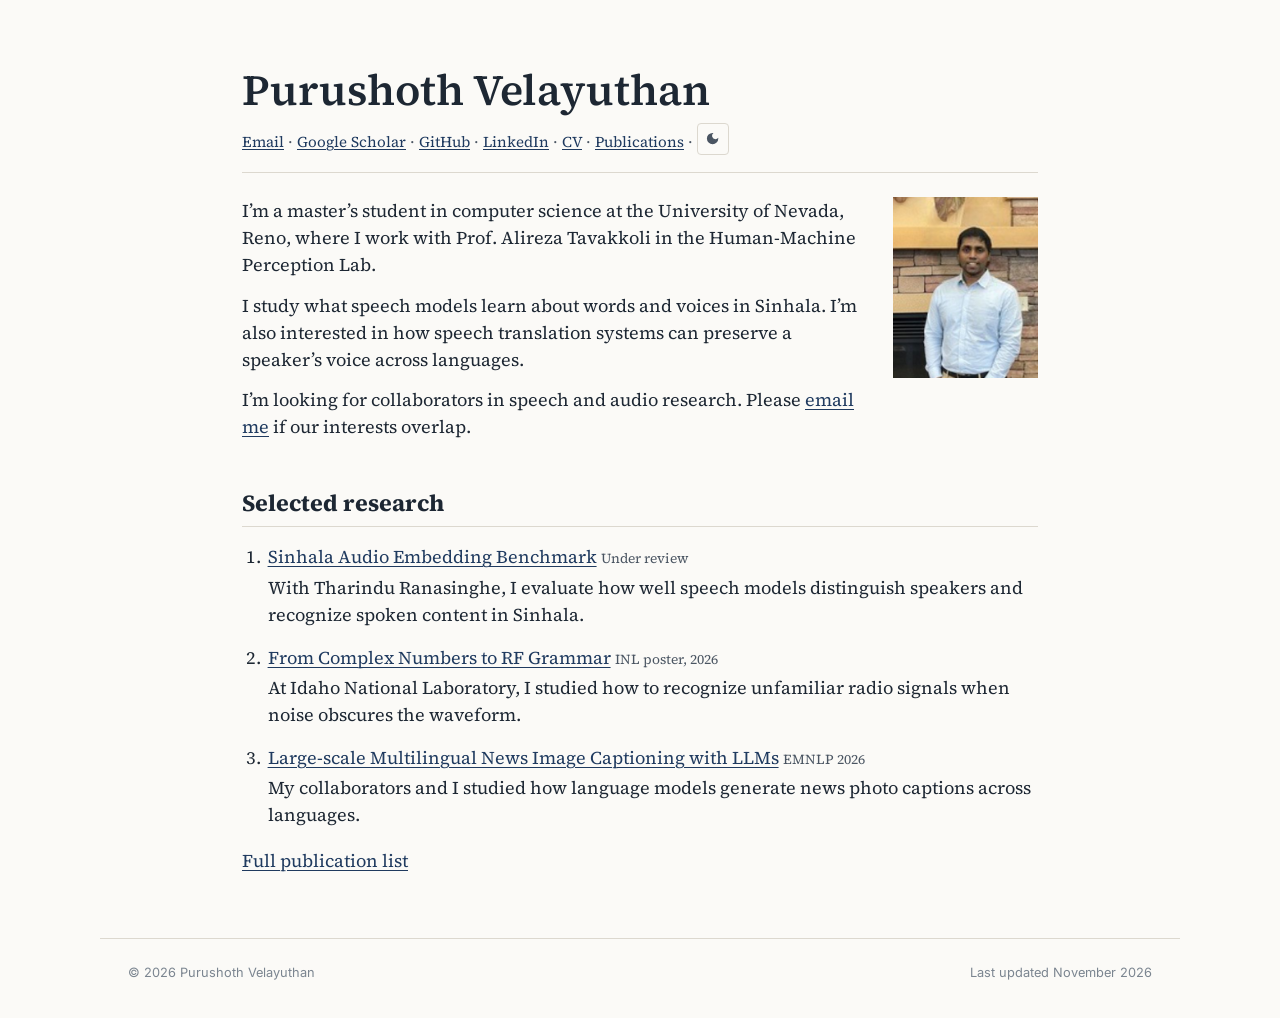
==== index.html @ 46c4a980 "Simplify homepage to a personal academic profile" ====
<!DOCTYPE html>
<html lang="en">
<head>
    <meta charset="UTF-8">
    <meta name="viewport" content="width=device-width, initial-scale=1.0">
    <title>Purushoth Velayuthan | University of Nevada, Reno</title>
    <meta name="description" content="Purushoth Velayuthan, M.S. student in Computer Science at the University of Nevada, Reno. Audio representation learning, tokenization and codecs, LLMs and VLMs, foundation models.">
    <meta property="og:title" content="Purushoth Velayuthan">
    <meta property="og:image" content="assets/img/profile.jpg">
    <link rel="icon" href="assets/img/favicon.svg" type="image/svg+xml">
    <link rel="stylesheet" href="styles.css">
    <script src="script.js"></script>
<style>
.academic {max-width:860px;margin:clamp(1rem,6vw,4rem) auto;padding:0 clamp(1rem,4vw,2rem);font-size:18px;line-height:1.5}
.academic header {border-bottom:1px solid var(--rule);padding-bottom:1rem}
.academic h1 {font-size:clamp(2rem,5vw,2.7rem);font-weight:600;line-height:1.2}
.academic nav {font-size:.94rem;margin-top:.45rem;line-height:1.9;color:var(--ink-soft)}
.academic a {text-decoration:underline;text-decoration-thickness:1px;text-underline-offset:.15em}
.bio {display:grid;grid-template-columns:1fr 145px;gap:2rem;margin:1.5rem 0 2rem}
.bio img {width:100%;aspect-ratio:4/5;object-fit:cover;object-view-box:inset(31% 16% 38% 36%)}
.academic p {margin:0 0 .85rem}
.academic h2 {font-size:1.45rem;padding-bottom:.35rem;border-bottom:1px solid var(--rule)}
.academic ol {margin:1rem 0 1.2rem;padding-left:1.45rem}
.academic li {padding-left:.15rem;margin-bottom:1rem}
.academic li span {color:var(--ink-soft);font-size:.86rem;white-space:nowrap}
.academic li p {margin-top:.2rem}
@media(max-width:600px){.bio{display:block}.bio img{width:100px}.academic{font-size:17px}}
</style>
</head>
<body>

<svg width="0" height="0" style="position:absolute" aria-hidden="true">
    <symbol id="i-mail" viewBox="0 0 24 24"><path d="M20 4H4c-1.1 0-2 .9-2 2v12c0 1.1.9 2 2 2h16c1.1 0 2-.9 2-2V6c0-1.1-.9-2-2-2zm0 4-8 5-8-5V6l8 5 8-5v2z"/></symbol>
    <symbol id="i-scholar" viewBox="0 0 24 24"><path d="M5 13.18v4L12 21l7-3.82v-4L12 17l-7-3.82zM12 3 1 9l11 6 9-4.91V17h2V9L12 3z"/></symbol>
    <symbol id="i-github" viewBox="0 0 24 24"><path d="M12 0c-6.626 0-12 5.373-12 12 0 5.302 3.438 9.8 8.207 11.387.599.111.793-.261.793-.577v-2.234c-3.338.726-4.033-1.416-4.033-1.416-.546-1.387-1.333-1.756-1.333-1.756-1.089-.745.083-.729.083-.729 1.205.084 1.839 1.237 1.839 1.237 1.07 1.834 2.807 1.304 3.492.997.107-.775.418-1.305.762-1.604-2.665-.305-5.467-1.334-5.467-5.931 0-1.311.469-2.381 1.236-3.221-.124-.303-.535-1.524.117-3.176 0 0 1.008-.322 3.301 1.23.957-.266 1.983-.399 3.003-.404 1.02.005 2.047.138 3.006.404 2.291-1.552 3.297-1.23 3.297-1.23.653 1.653.242 2.874.118 3.176.77.84 1.235 1.911 1.235 3.221 0 4.609-2.807 5.624-5.479 5.921.43.372.823 1.102.823 2.222v3.293c0 .319.192.694.801.576 4.765-1.589 8.199-6.086 8.199-11.386 0-6.627-5.373-12-12-12z"/></symbol>
    <symbol id="i-linkedin" viewBox="0 0 24 24"><path d="M20.447 20.452h-3.554v-5.569c0-1.328-.027-3.037-1.852-3.037-1.853 0-2.136 1.445-2.136 2.939v5.667H9.351V9h3.414v1.561h.046c.477-.9 1.637-1.85 3.37-1.85 3.601 0 4.267 2.37 4.267 5.455v6.286zM5.337 7.433c-1.144 0-2.063-.926-2.063-2.065 0-1.138.92-2.063 2.063-2.063 1.14 0 2.064.925 2.064 2.063 0 1.139-.925 2.065-2.064 2.065zm1.782 13.019H3.555V9h3.564v11.452zM22.225 0H1.771C.792 0 0 .774 0 1.729v20.542C0 23.227.792 24 1.771 24h20.451C23.2 24 24 23.227 24 22.271V1.729C24 .774 23.2 0 22.222 0h.003z"/></symbol>
    <symbol id="i-pin" viewBox="0 0 24 24"><path d="M12 2C8.13 2 5 5.13 5 9c0 5.25 7 13 7 13s7-7.75 7-13c0-3.87-3.13-7-7-7zm0 9.5a2.5 2.5 0 1 1 0-5 2.5 2.5 0 0 1 0 5z"/></symbol>
    <symbol id="i-menu" viewBox="0 0 24 24"><path d="M3 18h18v-2H3v2zm0-5h18v-2H3v2zm0-7v2h18V6H3z"/></symbol>
    <symbol id="i-moon" viewBox="0 0 24 24"><path d="M12 3a9 9 0 1 0 9 9c0-.46-.04-.92-.1-1.36a5.389 5.389 0 0 1-4.4 2.26 5.403 5.403 0 0 1-3.14-9.8c-.44-.06-.9-.1-1.36-.1z"/></symbol>
    <symbol id="i-sun" viewBox="0 0 24 24"><path d="M12 7a5 5 0 1 0 0 10 5 5 0 0 0 0-10zM2 13h2a1 1 0 0 0 0-2H2a1 1 0 0 0 0 2zm18 0h2a1 1 0 0 0 0-2h-2a1 1 0 0 0 0 2zM11 2v2a1 1 0 0 0 2 0V2a1 1 0 0 0-2 0zm0 18v2a1 1 0 0 0 2 0v-2a1 1 0 0 0-2 0zM5.99 4.58a1 1 0 1 0-1.41 1.41l1.06 1.06a1 1 0 1 0 1.41-1.41L5.99 4.58zm12.37 12.37a1 1 0 1 0-1.41 1.41l1.06 1.06a1 1 0 1 0 1.41-1.41l-1.06-1.06zm1.06-10.96a1 1 0 1 0-1.41-1.41l-1.06 1.06a1 1 0 1 0 1.41 1.41l1.06-1.06zM7.05 18.36a1 1 0 1 0-1.41-1.41l-1.06 1.06a1 1 0 1 0 1.41 1.41l1.06-1.06z"/></symbol>
</svg>

<main class="academic">
<header id="about"><h1>Purushoth Velayuthan</h1>
<nav aria-label="Profile links"><a href="mailto:vpurushoth97@gmail.com">Email</a> · <a href="https://scholar.google.com/citations?user=JB6h1gUAAAAJ&amp;hl=en">Google Scholar</a> · <a href="https://github.com/vpurushoth18">GitHub</a> · <a href="https://www.linkedin.com/in/purushoth-velayuthan-1437411a0/">LinkedIn</a> · <a href="assets/cv.pdf">CV</a> · <a href="publications.html">Publications</a> · <button class="icon-btn theme-toggle" onclick="toggleTheme()" aria-label="Toggle dark mode"><svg class="icon i-moon"><use href="#i-moon"/></svg><svg class="icon i-sun"><use href="#i-sun"/></svg></button></nav></header>
<section class="bio" aria-label="About me">
<div><p>I’m a master’s student in computer science at the University of Nevada, Reno, where I work with Prof. Alireza Tavakkoli in the Human-Machine Perception Lab.</p>
<p>I study what speech models learn about words and voices in Sinhala. I’m also interested in how speech translation systems can preserve a speaker’s voice across languages.</p>
<p>I’m looking for collaborators in speech and audio research. Please <a href="mailto:vpurushoth97@gmail.com">email me</a> if our interests overlap.</p></div>
<img src="assets/img/profile.jpg" alt="Purushoth Velayuthan"></section>
<section id="research"><h2>Selected research</h2>
<ol>
<li><a href="publications.html#sinaeb">Sinhala Audio Embedding Benchmark</a> <span>Under review</span><p>With Tharindu Ranasinghe, I evaluate how well speech models distinguish speakers and recognize spoken content in Sinhala.</p></li>
<li><a href="https://drive.google.com/file/d/1vLC2e4KZHPEGebHOYFsHe8tTG7z03xKv/view?usp=sharing">From Complex Numbers to RF Grammar</a> <span>INL poster, 2026</span><p>At Idaho National Laboratory, I studied how to recognize unfamiliar radio signals when noise obscures the waveform.</p></li>
<li><a href="https://aclanthology.org/2026.emnlp-main.1209.pdf">Large-scale Multilingual News Image Captioning with LLMs</a> <span>EMNLP 2026</span><p>My collaborators and I studied how language models generate news photo captions across languages.</p></li>
</ol>
<a href="publications.html">Full publication list</a></section></main><footer>
    <span>&copy; <span class="year-now">2026</span> Purushoth Velayuthan</span>
    <span>Last updated November 2026</span>
</footer>

</body>
</html>
---- styles.css ----
/* ---------- Fonts (self-hosted) ---------- */
@font-face { font-family: 'Source Serif'; font-weight: 400; font-style: normal; font-display: swap; src: url('assets/fonts/source-serif-4-latin-400-normal.woff2') format('woff2'); }
@font-face { font-family: 'Source Serif'; font-weight: 400; font-style: italic; font-display: swap; src: url('assets/fonts/source-serif-4-latin-400-italic.woff2') format('woff2'); }
@font-face { font-family: 'Source Serif'; font-weight: 600; font-style: normal; font-display: swap; src: url('assets/fonts/source-serif-4-latin-600-normal.woff2') format('woff2'); }
@font-face { font-family: 'Source Serif'; font-weight: 700; font-style: normal; font-display: swap; src: url('assets/fonts/source-serif-4-latin-700-normal.woff2') format('woff2'); }
@font-face { font-family: 'Inter'; font-weight: 400; font-display: swap; src: url('assets/fonts/inter-latin-400-normal.woff2') format('woff2'); }
@font-face { font-family: 'Inter'; font-weight: 500; font-display: swap; src: url('assets/fonts/inter-latin-500-normal.woff2') format('woff2'); }
@font-face { font-family: 'Inter'; font-weight: 600; font-display: swap; src: url('assets/fonts/inter-latin-600-normal.woff2') format('woff2'); }

/* ---------- Theme ---------- */
:root {
    --paper: #fbfaf7;
    --paper-2: #f3f1ec;
    --ink: #1d2733;
    --ink-soft: #4a5562;
    --ink-faint: #7b8590;
    --navy: #1f3a5f;            /* links, headings rule */
    --rust: #a4472b;            /* small accents: venue tags, active nav */
    --rule: #dcd8cf;
    --serif: 'Source Serif', Georgia, 'Times New Roman', serif;
    --sans: 'Inter', system-ui, -apple-system, 'Segoe UI', sans-serif;
    --width: 1080px;
}

[data-theme="dark"] {
    --paper: #14171b;
    --paper-2: #1b1f24;
    --ink: #e6e3dc;
    --ink-soft: #b5b0a6;
    --ink-faint: #858078;
    --navy: #8db4e2;
    --rust: #e08a66;
    --rule: #2c3138;
}

* { margin: 0; padding: 0; box-sizing: border-box; }
html { scroll-behavior: smooth; scroll-padding-top: 76px; }

body {
    background: var(--paper);
    color: var(--ink);
    font-family: var(--serif);
    font-size: 17.5px;
    line-height: 1.65;
    -webkit-font-smoothing: antialiased;
    transition: background-color 0.25s ease, color 0.25s ease;
}

a { color: var(--navy); text-decoration: none; border-bottom: 1px solid transparent; }
a:hover { border-bottom-color: currentColor; }

.icon { width: 1em; height: 1em; fill: currentColor; flex-shrink: 0; vertical-align: -0.12em; }

/* ---------- Top bar ---------- */
header.topbar {
    position: sticky;
    top: 0;
    z-index: 100;
    background: var(--paper);
    background: color-mix(in srgb, var(--paper) 92%, transparent);
    backdrop-filter: blur(8px);
    -webkit-backdrop-filter: blur(8px);
    border-bottom: 1px solid var(--rule);
}

.topbar-inner {
    max-width: var(--width);
    margin: 0 auto;
    padding: 0.85rem 1.75rem;
    display: flex;
    align-items: center;
    justify-content: space-between;
    gap: 1rem;
}

.wordmark {
    font-family: var(--serif);
    font-weight: 600;
    font-size: 1.12rem;
    color: var(--ink);
    letter-spacing: 0.01em;
    border: none;
}
.wordmark:hover { border: none; }

.nav {
    display: flex;
    align-items: center;
    gap: 1.4rem;
    list-style: none;
    font-family: var(--sans);
    font-size: 0.86rem;
    font-weight: 500;
    letter-spacing: 0.02em;
}
.nav a { color: var(--ink-soft); }
.nav a:hover { color: var(--ink); border-bottom-color: var(--rust); }
.nav a.current { color: var(--ink); border-bottom: 2px solid var(--rust); }

.icon-btn {
    background: none;
    border: 1px solid var(--rule);
    border-radius: 4px;
    width: 32px; height: 32px;
    display: inline-flex; align-items: center; justify-content: center;
    color: var(--ink-soft);
    cursor: pointer;
    font-size: 0.95rem;
}
.icon-btn:hover { color: var(--ink); border-color: var(--ink-faint); }
.theme-toggle .i-sun { display: none; }
[data-theme="dark"] .theme-toggle .i-sun { display: inline; }
[data-theme="dark"] .theme-toggle .i-moon { display: none; }
.menu-btn { display: none; }

/* ---------- Page layout: sidebar + main ---------- */
.layout {
    max-width: var(--width);
    margin: 0 auto;
    padding: 3rem 1.75rem 2rem;
    display: grid;
    grid-template-columns: 250px 1fr;
    gap: 3.5rem;
    align-items: start;
}

/* Sidebar */
.profile { position: sticky; top: 88px; }

.portrait {
    width: 100%;
    aspect-ratio: 4 / 5;
    background: var(--paper-2);
    border: 1px solid var(--rule);
    padding: 6px;
    position: relative;
    margin-bottom: 1.2rem;
}
.portrait img { width: 100%; height: 100%; object-fit: cover; object-position: center; object-view-box: inset(31% 16% 38% 36%); display: block; filter: saturate(0.95); }
.portrait .initials {
    position: absolute; inset: 6px;
    display: none;
    align-items: center; justify-content: center;
    background: var(--navy);
    color: var(--paper);
    font-family: var(--serif);
    font-size: 4rem;
    font-weight: 600;
    letter-spacing: 0.04em;
}
.portrait.no-image .initials { display: flex; }

.profile h1 {
    font-family: var(--serif);
    font-size: 1.55rem;
    font-weight: 700;
    line-height: 1.2;
    margin-bottom: 0.35rem;
}
.profile .role { font-family: var(--sans); font-size: 0.88rem; color: var(--ink-soft); line-height: 1.5; }
.profile .affil { font-family: var(--sans); font-size: 0.88rem; color: var(--ink); line-height: 1.5; margin-top: 0.15rem; }

.contact {
    list-style: none;
    margin-top: 1.1rem;
    padding-top: 1rem;
    border-top: 1px solid var(--rule);
    font-family: var(--sans);
    font-size: 0.86rem;
}
.contact li { margin-bottom: 0.45rem; }
.contact a { color: var(--ink-soft); display: inline-flex; gap: 0.55rem; align-items: center; }
.contact a:hover { color: var(--navy); border-bottom-color: transparent; }
.contact .icon { font-size: 1rem; color: var(--ink-faint); }
.contact a:hover .icon { color: var(--navy); }

.cv-link {
    display: inline-block;
    margin-top: 0.9rem;
    font-family: var(--sans);
    font-size: 0.82rem;
    font-weight: 600;
    letter-spacing: 0.04em;
    text-transform: uppercase;
    color: var(--paper);
    background: var(--ink);
    padding: 0.45rem 0.9rem;
    border: none;
}
.cv-link:hover { background: var(--navy); border: none; }

/* Main column */
main { min-width: 0; }

.block { margin-bottom: 3rem; }
.block:last-child { margin-bottom: 0; }

.block > h2 {
    font-family: var(--sans);
    font-size: 0.8rem;
    font-weight: 600;
    letter-spacing: 0.14em;
    text-transform: uppercase;
    color: var(--ink-soft);
    padding-bottom: 0.5rem;
    margin-bottom: 1.2rem;
    border-bottom: 1px solid var(--rule);
    position: relative;
}
.block > h2::after {
    content: '';
    position: absolute;
    left: 0; bottom: -1px;
    width: 42px; height: 2px;
    background: var(--rust);
}

.about p { margin-bottom: 0.9rem; }
.about p:last-child { margin-bottom: 0; }
.lede { font-size: 1.2rem; line-height: 1.55; color: var(--ink); }

.notice {
    margin-top: 1.2rem;
    padding: 0.75rem 1rem;
    border-left: 3px solid var(--rust);
    background: var(--paper-2);
    font-size: 0.98rem;
}

/* Research interests */
.interests { list-style: none; counter-reset: ri; }
.interests li {
    counter-increment: ri;
    display: grid;
    grid-template-columns: 2.2rem 1fr;
    padding: 0.7rem 0;
    border-bottom: 1px dotted var(--rule);
}
.interests li:last-child { border-bottom: none; }
.interests li::before {
    content: counter(ri, upper-roman) '.';
    font-family: var(--serif);
    color: var(--rust);
    font-weight: 600;
}
.interests strong { font-weight: 600; }
.interests span { color: var(--ink-soft); }

.keywords {
    margin-top: 0.9rem;
    font-family: var(--sans);
    font-size: 0.82rem;
    color: var(--ink-faint);
    letter-spacing: 0.01em;
}

/* News */
.news { list-style: none; max-height: 380px; overflow-y: auto; scrollbar-width: thin; padding-right: 0.4rem; }
.news li {
    display: grid;
    grid-template-columns: 7.5rem 1fr;
    gap: 1rem;
    padding: 0.45rem 0;
}
.news time {
    font-family: var(--sans);
    font-size: 0.82rem;
    font-weight: 500;
    color: var(--ink-faint);
    padding-top: 0.2rem;
    font-variant-numeric: tabular-nums;
}

.tag {
    font-family: var(--sans);
    font-size: 0.68rem;
    font-weight: 600;
    letter-spacing: 0.06em;
    text-transform: uppercase;
    padding: 0.08rem 0.4rem;
    border: 1px solid currentColor;
    border-radius: 2px;
    margin-left: 0.35rem;
    vertical-align: 0.12em;
    white-space: nowrap;
}
.tag.accepted { color: #2f6b3a; }
.tag.review { color: var(--ink-faint); }
.tag.talk { color: var(--navy); }
[data-theme="dark"] .tag.accepted { color: #8fd19e; }

/* Publications */
.pub-group { margin-bottom: 1.8rem; }
.pub-group:last-child { margin-bottom: 0; }
.pub-group > h3 {
    font-family: var(--serif);
    font-style: italic;
    font-weight: 400;
    font-size: 1.1rem;
    color: var(--ink-soft);
    margin-bottom: 0.6rem;
}

.pubs { list-style: none; }
.pub {
    display: grid;
    grid-template-columns: 5.2rem 1fr;
    gap: 1.1rem;
    padding: 0.85rem 0;
    border-bottom: 1px solid var(--rule);
}
.pub:last-child { border-bottom: none; }

.venue {
    align-self: start;
    margin-top: 0.25rem;
    font-family: var(--sans);
    font-size: 0.7rem;
    font-weight: 600;
    letter-spacing: 0.05em;
    text-transform: uppercase;
    text-align: center;
    line-height: 1.35;
    color: var(--rust);
    border: 1px solid var(--rust);
    padding: 0.3rem 0.2rem;
}
.venue small { display: block; font-weight: 500; color: var(--ink-faint); letter-spacing: 0.02em; text-transform: none; }

.pub-title { font-weight: 600; line-height: 1.4; }
.pub-authors { font-size: 0.95rem; color: var(--ink-soft); }
.pub-authors .me { color: var(--ink); font-weight: 600; text-decoration: underline; text-decoration-color: var(--rule); text-underline-offset: 3px; }
.pub-meta { font-size: 0.95rem; font-style: italic; color: var(--ink-soft); }
.pub-note { font-size: 0.93rem; color: var(--ink-soft); margin-top: 0.25rem; }

.pub-links { margin-top: 0.35rem; font-family: var(--sans); font-size: 0.78rem; font-weight: 500; }
.pub-links a { margin-right: 0.8rem; }
.pub-links a::before { content: '['; color: var(--ink-faint); }
.pub-links a::after { content: ']'; color: var(--ink-faint); }

.more { margin-top: 1rem; font-family: var(--sans); font-size: 0.88rem; font-weight: 500; }

/* Entries: experience, teaching, education, honors */
.entries { list-style: none; }
.entry {
    display: grid;
    grid-template-columns: 1fr auto;
    column-gap: 1rem;
    padding: 0.6rem 0;
}
.entry .what { font-weight: 600; }
.entry .when { font-family: var(--sans); font-size: 0.82rem; color: var(--ink-faint); padding-top: 0.2rem; text-align: right; font-variant-numeric: tabular-nums; }
.entry .where { grid-column: 1 / -1; font-style: italic; color: var(--ink-soft); font-size: 0.97rem; }
.entry .desc { grid-column: 1 / -1; font-size: 0.95rem; color: var(--ink-soft); margin-top: 0.15rem; }

/* Publications page */
.filters { display: flex; flex-wrap: wrap; gap: 0.4rem; margin-bottom: 1.6rem; font-family: var(--sans); }
.filter {
    font: inherit;
    font-size: 0.8rem;
    font-weight: 500;
    padding: 0.3rem 0.75rem;
    border: 1px solid var(--rule);
    border-radius: 2px;
    background: transparent;
    color: var(--ink-soft);
    cursor: pointer;
}
.filter:hover { border-color: var(--ink-faint); color: var(--ink); }
.filter.active { background: var(--ink); border-color: var(--ink); color: var(--paper); }

.page-intro { color: var(--ink-soft); margin-bottom: 1.2rem; }

/* ---------- Footer ---------- */
footer {
    max-width: var(--width);
    margin: 2rem auto 0;
    padding: 1.4rem 1.75rem 2.2rem;
    border-top: 1px solid var(--rule);
    display: flex;
    justify-content: space-between;
    flex-wrap: wrap;
    gap: 0.5rem;
    font-family: var(--sans);
    font-size: 0.8rem;
    color: var(--ink-faint);
}

/* ---------- Responsive ---------- */
@media (max-width: 860px) {
    .layout { grid-template-columns: 1fr; gap: 2.2rem; padding-top: 2rem; }
    .profile {
        position: static;
        display: grid;
        grid-template-columns: 130px 1fr;
        gap: 0 1.2rem;
        align-items: start;
        padding-bottom: 1.6rem;
        border-bottom: 1px solid var(--rule);
    }
    .portrait { grid-row: span 4; margin-bottom: 0; }
    .portrait .initials { font-size: 2.8rem; }
    .profile .contact { grid-column: 1 / -1; display: flex; flex-wrap: wrap; gap: 0.3rem 1.1rem; }
    .profile .contact li { margin: 0; }
    .profile .cv-link { grid-column: 1 / -1; justify-self: start; }
}

@media (max-width: 640px) {
    body { font-size: 16.5px; }
    .menu-btn { display: inline-flex; }
    .nav {
        display: none;
        position: absolute;
        top: 100%; left: 0; right: 0;
        flex-direction: column;
        align-items: flex-start;
        gap: 0.9rem;
        padding: 1rem 1.75rem 1.2rem;
        background: var(--paper);
        border-bottom: 1px solid var(--rule);
    }
    .nav.open { display: flex; }
    .profile { grid-template-columns: 96px 1fr; }
    .portrait .initials { font-size: 2.2rem; }
    .profile h1 { font-size: 1.3rem; }
    .lede { font-size: 1.08rem; }
    .news li { grid-template-columns: 1fr; gap: 0; }
    .pub { grid-template-columns: 1fr; gap: 0.35rem; }
    .venue { justify-self: start; text-align: left; padding: 0.1rem 0.45rem; }
    .venue small { display: inline; margin-left: 0.3rem; }
}

@media print {
    header.topbar, .theme-toggle, .notice, footer { display: none; }
    .layout { display: block; padding: 0; }
    .profile { position: static; }
    .news { max-height: none; overflow: visible; }
}

[data-theme="dark"] .portrait .initials { background: #22344c; color: var(--ink); }

/* Bullet details under entries */
ul.desc { grid-column: 1 / -1; margin: 0.25rem 0 0 1.1rem; font-size: 0.95rem; color: var(--ink-soft); }
ul.desc li { margin-bottom: 0.15rem; }
.entries .entry { padding: 0.7rem 0; }

/* Skills */
.skills { display: grid; grid-template-columns: 9rem 1fr; gap: 0.35rem 1rem; font-size: 0.97rem; }
.skills dt { font-family: var(--sans); font-size: 0.82rem; font-weight: 600; color: var(--ink-faint); padding-top: 0.15rem; }
.skills dd { color: var(--ink-soft); }
@media (max-width: 640px) { .skills { grid-template-columns: 1fr; gap: 0; } .skills dd { margin-bottom: 0.5rem; } }

.opening { font-size: clamp(1.85rem, 4vw, 2.8rem); line-height: 1.12; font-weight: 600; letter-spacing: -.025em; }
.project { padding: 1.2rem 0; border-bottom: 1px solid var(--rule); }
.project:first-of-type { padding-top: 0; }
.project small { font-family: var(--sans); color: var(--ink-soft); }
.project h3 { font-size: 1.4rem; margin: .35rem 0; line-height: 1.25; }
.project p { margin-bottom: .55rem; }
.project a { font-family: var(--sans); font-size: .9rem; }

/* Research portfolio */
.portfolio { max-width: 1160px; margin: auto; padding: 0 clamp(1.25rem,4vw,3.5rem) 2rem; }
.hero { display: grid; grid-template-columns: minmax(0,1fr) minmax(180px,240px); gap: clamp(2rem,6vw,6rem); align-items: center; padding: clamp(2.4rem,6vw,5rem) 0 2rem; }
.eyebrow,.study small,.hero-role,.hero-links,.collab,.hero figcaption { font-family: var(--sans); }
.eyebrow,.study small { color: var(--rust); font-size: .75rem; font-weight: 600; letter-spacing: .09em; text-transform: uppercase; }
.hero h1 { font-size: clamp(2.4rem,5.2vw,4.5rem); line-height: 1.02; letter-spacing: -.045em; margin: .7rem 0; }
.hero-role,.hero figcaption { color: var(--ink-soft); font-size: .85rem; }
.hero-bio { max-width: 48ch; font-size: clamp(1.13rem,2vw,1.37rem); line-height: 1.48; margin: 1.25rem 0; }
.hero-links { display:flex; flex-wrap:wrap; gap:.55rem 1.15rem; list-style:none; font-size:.85rem; }
.hero-links svg { margin-right:.3rem; }
.hero .portrait { margin:0; border-radius: .65rem; overflow:hidden; padding:0; }
.hero figcaption { font-size:.72rem; padding-top:.5rem; }
.collab { border-block:1px solid var(--rule); padding:1rem 0; display:flex; gap:.4rem 1rem; flex-wrap:wrap; align-items:baseline; font-size:.88rem; margin-bottom:2.4rem; }
.collab strong { color:var(--rust); }
.collab a { margin-left:auto; }
.studies { display:grid; grid-template-columns:repeat(3,minmax(0,1fr)); gap:1rem; }
.study { display:flex; flex-direction:column; padding:1.15rem; border:1px solid var(--rule); border-radius:.65rem; background:var(--paper-2); }
.study-art { width:100%; height:64px; color:var(--navy); margin-bottom:1.3rem; }
.study:nth-child(2) .study-art { color:var(--rust); }
.study h3 { font-size:1.45rem; line-height:1.16; margin:.55rem 0; }
.study p { font-size:1rem; line-height:1.5; margin-bottom:1rem; }
.study a { margin-top:auto; align-self:flex-start; font:600 .83rem var(--sans); }
.portfolio .more { margin-top:1rem; }
a:focus-visible,button:focus-visible { outline:2px solid var(--rust); outline-offset:3px; }
@media(max-width:760px) { .studies {grid-template-columns:1fr;} .study-art {width:160px;height:34px;margin-bottom:.75rem;} }
@media(max-width:600px) { .hero {grid-template-columns:1fr;gap:1rem;} .hero figure {grid-row:1;display:flex;align-items:center;gap:.75rem;} .hero .portrait {width:85px; flex:none;} .hero figcaption {max-width:16ch;} .collab {display:grid;} .collab a {margin-left:0;} }
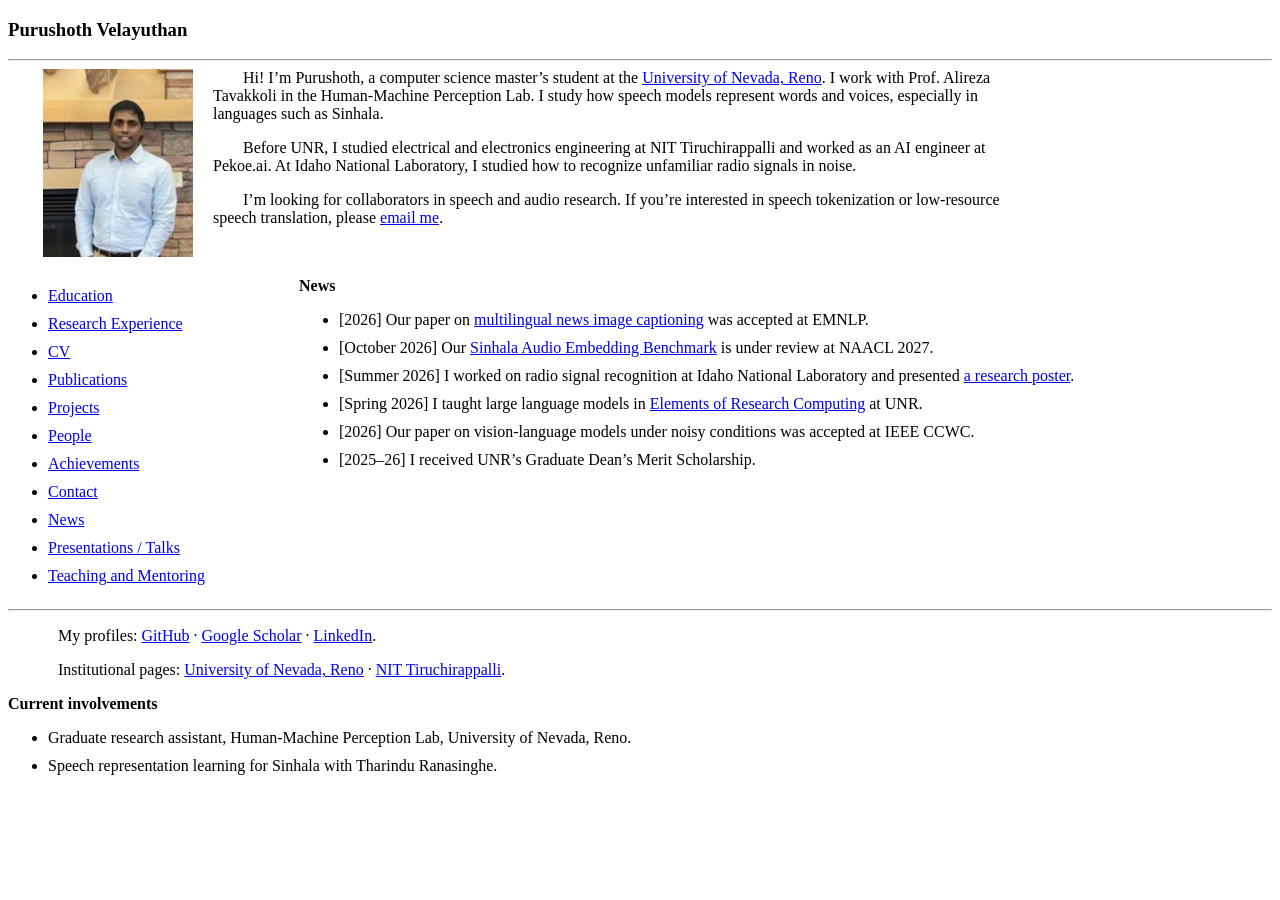
==== commit 797e17d2: "Match classic academic homepage layout and add profile sections" ====
--- a/index.html
+++ b/index.html
@@ -1,63 +1,4 @@
-<!DOCTYPE html>
-<html lang="en">
-<head>
-    <meta charset="UTF-8">
-    <meta name="viewport" content="width=device-width, initial-scale=1.0">
-    <title>Purushoth Velayuthan | University of Nevada, Reno</title>
-    <meta name="description" content="Purushoth Velayuthan, M.S. student in Computer Science at the University of Nevada, Reno. Audio representation learning, tokenization and codecs, LLMs and VLMs, foundation models.">
-    <meta property="og:title" content="Purushoth Velayuthan">
-    <meta property="og:image" content="assets/img/profile.jpg">
-    <link rel="icon" href="assets/img/favicon.svg" type="image/svg+xml">
-    <link rel="stylesheet" href="styles.css">
-    <script src="script.js"></script>
-<style>
-.academic {max-width:860px;margin:clamp(1rem,6vw,4rem) auto;padding:0 clamp(1rem,4vw,2rem);font-size:18px;line-height:1.5}
-.academic header {border-bottom:1px solid var(--rule);padding-bottom:1rem}
-.academic h1 {font-size:clamp(2rem,5vw,2.7rem);font-weight:600;line-height:1.2}
-.academic nav {font-size:.94rem;margin-top:.45rem;line-height:1.9;color:var(--ink-soft)}
-.academic a {text-decoration:underline;text-decoration-thickness:1px;text-underline-offset:.15em}
-.bio {display:grid;grid-template-columns:1fr 145px;gap:2rem;margin:1.5rem 0 2rem}
-.bio img {width:100%;aspect-ratio:4/5;object-fit:cover;object-view-box:inset(31% 16% 38% 36%)}
-.academic p {margin:0 0 .85rem}
-.academic h2 {font-size:1.45rem;padding-bottom:.35rem;border-bottom:1px solid var(--rule)}
-.academic ol {margin:1rem 0 1.2rem;padding-left:1.45rem}
-.academic li {padding-left:.15rem;margin-bottom:1rem}
-.academic li span {color:var(--ink-soft);font-size:.86rem;white-space:nowrap}
-.academic li p {margin-top:.2rem}
-@media(max-width:600px){.bio{display:block}.bio img{width:100px}.academic{font-size:17px}}
-</style>
-</head>
-<body>
-
-<svg width="0" height="0" style="position:absolute" aria-hidden="true">
-    <symbol id="i-mail" viewBox="0 0 24 24"><path d="M20 4H4c-1.1 0-2 .9-2 2v12c0 1.1.9 2 2 2h16c1.1 0 2-.9 2-2V6c0-1.1-.9-2-2-2zm0 4-8 5-8-5V6l8 5 8-5v2z"/></symbol>
-    <symbol id="i-scholar" viewBox="0 0 24 24"><path d="M5 13.18v4L12 21l7-3.82v-4L12 17l-7-3.82zM12 3 1 9l11 6 9-4.91V17h2V9L12 3z"/></symbol>
-    <symbol id="i-github" viewBox="0 0 24 24"><path d="M12 0c-6.626 0-12 5.373-12 12 0 5.302 3.438 9.8 8.207 11.387.599.111.793-.261.793-.577v-2.234c-3.338.726-4.033-1.416-4.033-1.416-.546-1.387-1.333-1.756-1.333-1.756-1.089-.745.083-.729.083-.729 1.205.084 1.839 1.237 1.839 1.237 1.07 1.834 2.807 1.304 3.492.997.107-.775.418-1.305.762-1.604-2.665-.305-5.467-1.334-5.467-5.931 0-1.311.469-2.381 1.236-3.221-.124-.303-.535-1.524.117-3.176 0 0 1.008-.322 3.301 1.23.957-.266 1.983-.399 3.003-.404 1.02.005 2.047.138 3.006.404 2.291-1.552 3.297-1.23 3.297-1.23.653 1.653.242 2.874.118 3.176.77.84 1.235 1.911 1.235 3.221 0 4.609-2.807 5.624-5.479 5.921.43.372.823 1.102.823 2.222v3.293c0 .319.192.694.801.576 4.765-1.589 8.199-6.086 8.199-11.386 0-6.627-5.373-12-12-12z"/></symbol>
-    <symbol id="i-linkedin" viewBox="0 0 24 24"><path d="M20.447 20.452h-3.554v-5.569c0-1.328-.027-3.037-1.852-3.037-1.853 0-2.136 1.445-2.136 2.939v5.667H9.351V9h3.414v1.561h.046c.477-.9 1.637-1.85 3.37-1.85 3.601 0 4.267 2.37 4.267 5.455v6.286zM5.337 7.433c-1.144 0-2.063-.926-2.063-2.065 0-1.138.92-2.063 2.063-2.063 1.14 0 2.064.925 2.064 2.063 0 1.139-.925 2.065-2.064 2.065zm1.782 13.019H3.555V9h3.564v11.452zM22.225 0H1.771C.792 0 0 .774 0 1.729v20.542C0 23.227.792 24 1.771 24h20.451C23.2 24 24 23.227 24 22.271V1.729C24 .774 23.2 0 22.222 0h.003z"/></symbol>
-    <symbol id="i-pin" viewBox="0 0 24 24"><path d="M12 2C8.13 2 5 5.13 5 9c0 5.25 7 13 7 13s7-7.75 7-13c0-3.87-3.13-7-7-7zm0 9.5a2.5 2.5 0 1 1 0-5 2.5 2.5 0 0 1 0 5z"/></symbol>
-    <symbol id="i-menu" viewBox="0 0 24 24"><path d="M3 18h18v-2H3v2zm0-5h18v-2H3v2zm0-7v2h18V6H3z"/></symbol>
-    <symbol id="i-moon" viewBox="0 0 24 24"><path d="M12 3a9 9 0 1 0 9 9c0-.46-.04-.92-.1-1.36a5.389 5.389 0 0 1-4.4 2.26 5.403 5.403 0 0 1-3.14-9.8c-.44-.06-.9-.1-1.36-.1z"/></symbol>
-    <symbol id="i-sun" viewBox="0 0 24 24"><path d="M12 7a5 5 0 1 0 0 10 5 5 0 0 0 0-10zM2 13h2a1 1 0 0 0 0-2H2a1 1 0 0 0 0 2zm18 0h2a1 1 0 0 0 0-2h-2a1 1 0 0 0 0 2zM11 2v2a1 1 0 0 0 2 0V2a1 1 0 0 0-2 0zm0 18v2a1 1 0 0 0 2 0v-2a1 1 0 0 0-2 0zM5.99 4.58a1 1 0 1 0-1.41 1.41l1.06 1.06a1 1 0 1 0 1.41-1.41L5.99 4.58zm12.37 12.37a1 1 0 1 0-1.41 1.41l1.06 1.06a1 1 0 1 0 1.41-1.41l-1.06-1.06zm1.06-10.96a1 1 0 1 0-1.41-1.41l-1.06 1.06a1 1 0 1 0 1.41 1.41l1.06-1.06zM7.05 18.36a1 1 0 1 0-1.41-1.41l-1.06 1.06a1 1 0 1 0 1.41 1.41l1.06-1.06z"/></symbol>
-</svg>
-
-<main class="academic">
-<header id="about"><h1>Purushoth Velayuthan</h1>
-<nav aria-label="Profile links"><a href="mailto:vpurushoth97@gmail.com">Email</a> · <a href="https://scholar.google.com/citations?user=JB6h1gUAAAAJ&amp;hl=en">Google Scholar</a> · <a href="https://github.com/vpurushoth18">GitHub</a> · <a href="https://www.linkedin.com/in/purushoth-velayuthan-1437411a0/">LinkedIn</a> · <a href="assets/cv.pdf">CV</a> · <a href="publications.html">Publications</a> · <button class="icon-btn theme-toggle" onclick="toggleTheme()" aria-label="Toggle dark mode"><svg class="icon i-moon"><use href="#i-moon"/></svg><svg class="icon i-sun"><use href="#i-sun"/></svg></button></nav></header>
-<section class="bio" aria-label="About me">
-<div><p>I’m a master’s student in computer science at the University of Nevada, Reno, where I work with Prof. Alireza Tavakkoli in the Human-Machine Perception Lab.</p>
-<p>I study what speech models learn about words and voices in Sinhala. I’m also interested in how speech translation systems can preserve a speaker’s voice across languages.</p>
-<p>I’m looking for collaborators in speech and audio research. Please <a href="mailto:vpurushoth97@gmail.com">email me</a> if our interests overlap.</p></div>
-<img src="assets/img/profile.jpg" alt="Purushoth Velayuthan"></section>
-<section id="research"><h2>Selected research</h2>
-<ol>
-<li><a href="publications.html#sinaeb">Sinhala Audio Embedding Benchmark</a> <span>Under review</span><p>With Tharindu Ranasinghe, I evaluate how well speech models distinguish speakers and recognize spoken content in Sinhala.</p></li>
-<li><a href="https://drive.google.com/file/d/1vLC2e4KZHPEGebHOYFsHe8tTG7z03xKv/view?usp=sharing">From Complex Numbers to RF Grammar</a> <span>INL poster, 2026</span><p>At Idaho National Laboratory, I studied how to recognize unfamiliar radio signals when noise obscures the waveform.</p></li>
-<li><a href="https://aclanthology.org/2026.emnlp-main.1209.pdf">Large-scale Multilingual News Image Captioning with LLMs</a> <span>EMNLP 2026</span><p>My collaborators and I studied how language models generate news photo captions across languages.</p></li>
-</ol>
-<a href="publications.html">Full publication list</a></section></main><footer>
-    <span>&copy; <span class="year-now">2026</span> Purushoth Velayuthan</span>
-    <span>Last updated November 2026</span>
-</footer>
-
-</body>
-</html>
+<!doctype html>
+<html lang="en"><head><meta charset="utf-8"><meta name="viewport" content="width=device-width, initial-scale=1"><title>Purushoth Velayuthan | Purushoth Velayuthan</title><link rel="stylesheet" href="academic.css"><link rel="icon" href="assets/img/favicon.svg"></head><body><main><h3>Purushoth Velayuthan</h3><hr><div class="intro" id="about"><a href="assets/img/profile.jpg"><img class="photo" src="assets/img/profile.jpg" alt="Purushoth Velayuthan"></a><p>Hi! I’m Purushoth, a computer science master’s student at the <a href="https://www.unr.edu/">University of Nevada, Reno</a>. I work with Prof. Alireza Tavakkoli in the Human-Machine Perception Lab. I study how speech models represent words and voices, especially in languages such as Sinhala.</p><p>Before UNR, I studied electrical and electronics engineering at NIT Tiruchirappalli and worked as an AI engineer at Pekoe.ai. At Idaho National Laboratory, I studied how to recognize unfamiliar radio signals in noise.</p><p>I’m looking for collaborators in speech and audio research. If you’re interested in speech tokenization or low-resource speech translation, please <a href="mailto:vpurushoth97@gmail.com">email me</a>.</p></div>
+<div class="columns"><nav aria-label="Site directory"><ul><li><a href="education.html">Education</a></li><li><a href="research.html">Research Experience</a></li><li><a href="assets/cv.pdf">CV</a></li><li><a href="publications.html">Publications</a></li><li><a href="projects.html">Projects</a></li><li><a href="people.html">People</a></li><li><a href="achievements.html">Achievements</a></li><li><a href="contact.html">Contact</a></li><li><a href="#news">News</a></li><li><a href="talks.html">Presentations / Talks</a></li><li><a href="teaching.html">Teaching and Mentoring</a></li></ul></nav><section id="news"><h4>News</h4><ul><li>[2026] Our paper on <a href="publications.html#captioning">multilingual news image captioning</a> was accepted at EMNLP.</li><li>[October 2026] Our <a href="publications.html#sinaeb">Sinhala Audio Embedding Benchmark</a> is under review at NAACL 2027.</li><li>[Summer 2026] I worked on radio signal recognition at Idaho National Laboratory and presented <a href="talks.html">a research poster</a>.</li><li>[Spring 2026] I taught large language models in <a href="teaching.html">Elements of Research Computing</a> at UNR.</li><li>[2026] Our paper on vision-language models under noisy conditions was accepted at IEEE CCWC.</li><li>[2025–26] I received UNR’s Graduate Dean’s Merit Scholarship.</li></ul></section></div>
+<hr><p>My profiles: <a href="https://github.com/vpurushoth18">GitHub</a> · <a href="https://scholar.google.com/citations?user=JB6h1gUAAAAJ&amp;hl=en">Google Scholar</a> · <a href="https://www.linkedin.com/in/purushoth-velayuthan-1437411a0/">LinkedIn</a>.</p><p>Institutional pages: <a href="https://www.unr.edu/">University of Nevada, Reno</a> · <a href="https://www.nitt.edu/">NIT Tiruchirappalli</a>.</p><b>Current involvements</b><ul><li>Graduate research assistant, Human-Machine Perception Lab, University of Nevada, Reno.</li><li>Speech representation learning for Sinhala with Tharindu Ranasinghe.</li></ul></main></body></html>
--- a/academic.css
+++ b/academic.css
@@ -0,0 +1,8 @@
+body{font-family:"Times New Roman",Times,serif;color:#000;background:#fff}
+a:hover,a:focus-visible{background:#aaf}li{margin-block:10px}
+.intro{display:flow-root}.intro p:first-of-type{margin-top:0}
+.photo{float:left;width:150px;height:188px;margin:0 20px 8px 35px;object-fit:cover;object-view-box:inset(31% 16% 38% 36%)}
+.columns{display:grid;grid-template-columns:minmax(180px,25%) 1fr;max-width:1100px;gap:1rem;margin-top:12px}
+.columns nav ul{margin-top:0}.columns h4{margin:0}.details{max-width:1000px}.details dt{font-weight:bold}.details dd{margin-bottom:.75em}
+@media(min-width:800px){p{margin-left:20px;text-indent:30px;max-width:1000px}ul,ol{max-width:1000px}}
+@media(max-width:580px){.columns{grid-template-columns:1fr}.photo{width:100px;height:125px;margin-left:0;margin-right:12px}}
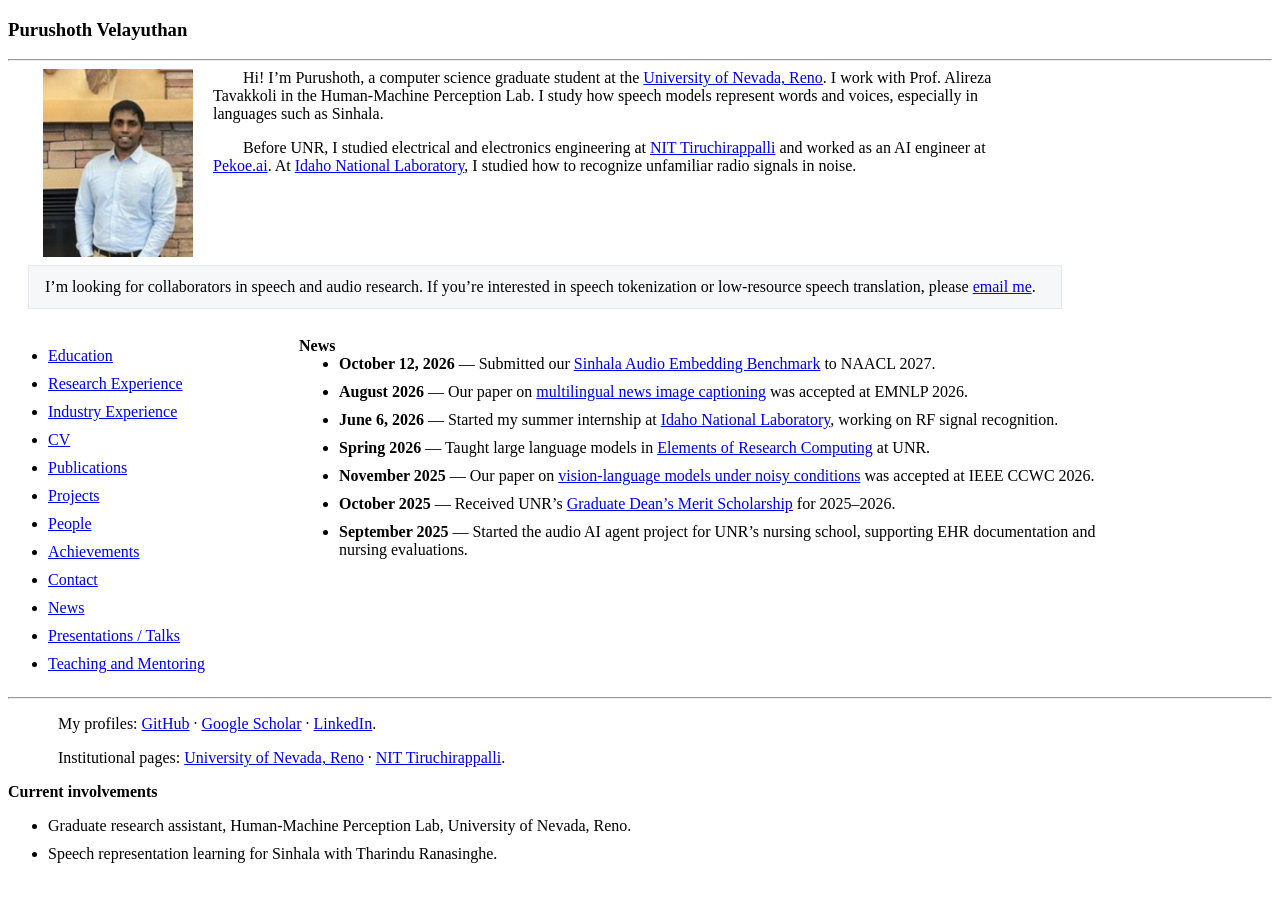
==== commit a1439390: "Update dated news, collaboration notice and industry experience" ====
--- a/index.html
+++ b/index.html
@@ -1,4 +1,4 @@
 <!doctype html>
-<html lang="en"><head><meta charset="utf-8"><meta name="viewport" content="width=device-width, initial-scale=1"><title>Purushoth Velayuthan | Purushoth Velayuthan</title><link rel="stylesheet" href="academic.css"><link rel="icon" href="assets/img/favicon.svg"></head><body><main><h3>Purushoth Velayuthan</h3><hr><div class="intro" id="about"><a href="assets/img/profile.jpg"><img class="photo" src="assets/img/profile.jpg" alt="Purushoth Velayuthan"></a><p>Hi! I’m Purushoth, a computer science master’s student at the <a href="https://www.unr.edu/">University of Nevada, Reno</a>. I work with Prof. Alireza Tavakkoli in the Human-Machine Perception Lab. I study how speech models represent words and voices, especially in languages such as Sinhala.</p><p>Before UNR, I studied electrical and electronics engineering at NIT Tiruchirappalli and worked as an AI engineer at Pekoe.ai. At Idaho National Laboratory, I studied how to recognize unfamiliar radio signals in noise.</p><p>I’m looking for collaborators in speech and audio research. If you’re interested in speech tokenization or low-resource speech translation, please <a href="mailto:vpurushoth97@gmail.com">email me</a>.</p></div>
-<div class="columns"><nav aria-label="Site directory"><ul><li><a href="education.html">Education</a></li><li><a href="research.html">Research Experience</a></li><li><a href="assets/cv.pdf">CV</a></li><li><a href="publications.html">Publications</a></li><li><a href="projects.html">Projects</a></li><li><a href="people.html">People</a></li><li><a href="achievements.html">Achievements</a></li><li><a href="contact.html">Contact</a></li><li><a href="#news">News</a></li><li><a href="talks.html">Presentations / Talks</a></li><li><a href="teaching.html">Teaching and Mentoring</a></li></ul></nav><section id="news"><h4>News</h4><ul><li>[2026] Our paper on <a href="publications.html#captioning">multilingual news image captioning</a> was accepted at EMNLP.</li><li>[October 2026] Our <a href="publications.html#sinaeb">Sinhala Audio Embedding Benchmark</a> is under review at NAACL 2027.</li><li>[Summer 2026] I worked on radio signal recognition at Idaho National Laboratory and presented <a href="talks.html">a research poster</a>.</li><li>[Spring 2026] I taught large language models in <a href="teaching.html">Elements of Research Computing</a> at UNR.</li><li>[2026] Our paper on vision-language models under noisy conditions was accepted at IEEE CCWC.</li><li>[2025–26] I received UNR’s Graduate Dean’s Merit Scholarship.</li></ul></section></div>
+<html lang="en"><head><meta charset="utf-8"><meta name="viewport" content="width=device-width, initial-scale=1"><title>Purushoth Velayuthan | Purushoth Velayuthan</title><link rel="stylesheet" href="academic.css"><link rel="icon" href="assets/img/favicon.svg"></head><body><main><h3>Purushoth Velayuthan</h3><hr><div class="intro" id="about"><a href="assets/img/profile.jpg"><img class="photo" src="assets/img/profile.jpg" alt="Purushoth Velayuthan"></a><p>Hi! I’m Purushoth, a computer science graduate student at the <a href="https://www.unr.edu/">University of Nevada, Reno</a>. I work with Prof. Alireza Tavakkoli in the Human-Machine Perception Lab. I study how speech models represent words and voices, especially in languages such as Sinhala.</p><p>Before UNR, I studied electrical and electronics engineering at <a href="https://www.nitt.edu/">NIT Tiruchirappalli</a> and worked as an AI engineer at <a href="https://www.pekoe.ai/">Pekoe.ai</a>. At <a href="https://inl.gov/">Idaho National Laboratory</a>, I studied how to recognize unfamiliar radio signals in noise.</p><p class="collaboration">I’m looking for collaborators in speech and audio research. If you’re interested in speech tokenization or low-resource speech translation, please <a href="mailto:vpurushoth97@gmail.com">email me</a>.</p></div>
+<div class="columns"><nav aria-label="Site directory"><ul><li><a href="education.html">Education</a></li><li><a href="research.html">Research Experience</a></li><li><a href="industry.html">Industry Experience</a></li><li><a href="assets/cv.pdf">CV</a></li><li><a href="publications.html">Publications</a></li><li><a href="projects.html">Projects</a></li><li><a href="people.html">People</a></li><li><a href="achievements.html">Achievements</a></li><li><a href="contact.html">Contact</a></li><li><a href="#news">News</a></li><li><a href="talks.html">Presentations / Talks</a></li><li><a href="teaching.html">Teaching and Mentoring</a></li></ul></nav><section id="news" aria-labelledby="news-heading"><h4 id="news-heading">News</h4><div class="news-scroll" role="region" aria-label="Scrollable news" tabindex="0"><ul><li><strong><time datetime="2026-10-12">October 12, 2026</time></strong> — Submitted our <a href="publications.html#sinaeb">Sinhala Audio Embedding Benchmark</a> to NAACL 2027.</li><li><strong><time datetime="2026-08">August 2026</time></strong> — Our paper on <a href="publications.html#captioning">multilingual news image captioning</a> was accepted at EMNLP 2026.</li><li><strong><time datetime="2026-06-06">June 6, 2026</time></strong> — Started my summer internship at <a href="https://inl.gov/">Idaho National Laboratory</a>, working on RF signal recognition.</li><li><strong>Spring 2026</strong> — Taught large language models in <a href="teaching.html">Elements of Research Computing</a> at UNR.</li><li><strong><time datetime="2025-11">November 2025</time></strong> — Our paper on <a href="publications.html">vision-language models under noisy conditions</a> was accepted at IEEE CCWC 2026.</li><li><strong><time datetime="2025-10">October 2025</time></strong> — Received UNR’s <a href="achievements.html">Graduate Dean’s Merit Scholarship</a> for 2025–2026.</li><li><strong><time datetime="2025-09">September 2025</time></strong> — Started the audio AI agent project for UNR’s nursing school, supporting EHR documentation and nursing evaluations.</li></ul></div></section></div>
 <hr><p>My profiles: <a href="https://github.com/vpurushoth18">GitHub</a> · <a href="https://scholar.google.com/citations?user=JB6h1gUAAAAJ&amp;hl=en">Google Scholar</a> · <a href="https://www.linkedin.com/in/purushoth-velayuthan-1437411a0/">LinkedIn</a>.</p><p>Institutional pages: <a href="https://www.unr.edu/">University of Nevada, Reno</a> · <a href="https://www.nitt.edu/">NIT Tiruchirappalli</a>.</p><b>Current involvements</b><ul><li>Graduate research assistant, Human-Machine Perception Lab, University of Nevada, Reno.</li><li>Speech representation learning for Sinhala with Tharindu Ranasinghe.</li></ul></main></body></html>
--- a/academic.css
+++ b/academic.css
@@ -6,3 +6,9 @@
 .columns nav ul{margin-top:0}.columns h4{margin:0}.details{max-width:1000px}.details dt{font-weight:bold}.details dd{margin-bottom:.75em}
 @media(min-width:800px){p{margin-left:20px;text-indent:30px;max-width:1000px}ul,ol{max-width:1000px}}
 @media(max-width:580px){.columns{grid-template-columns:1fr}.photo{width:100px;height:125px;margin-left:0;margin-right:12px}}
+
+.collaboration{clear:both;background:#f6f7f8;border:1px solid #e6e8eb;padding:12px 16px;text-indent:0}
+.news-scroll{max-height:340px;overflow-y:auto;padding-right:12px;scrollbar-width:thin;scrollbar-color:#bbc1c8 #f5f5f5}
+.news-scroll:focus-visible{outline:2px solid #657b9a;outline-offset:3px}
+.news-scroll ul{margin-top:0}.news-scroll li:first-child{margin-top:0}
+.news-scroll::-webkit-scrollbar{width:7px}.news-scroll::-webkit-scrollbar-track{background:#f5f5f5}.news-scroll::-webkit-scrollbar-thumb{background:#bbc1c8;border-radius:6px}
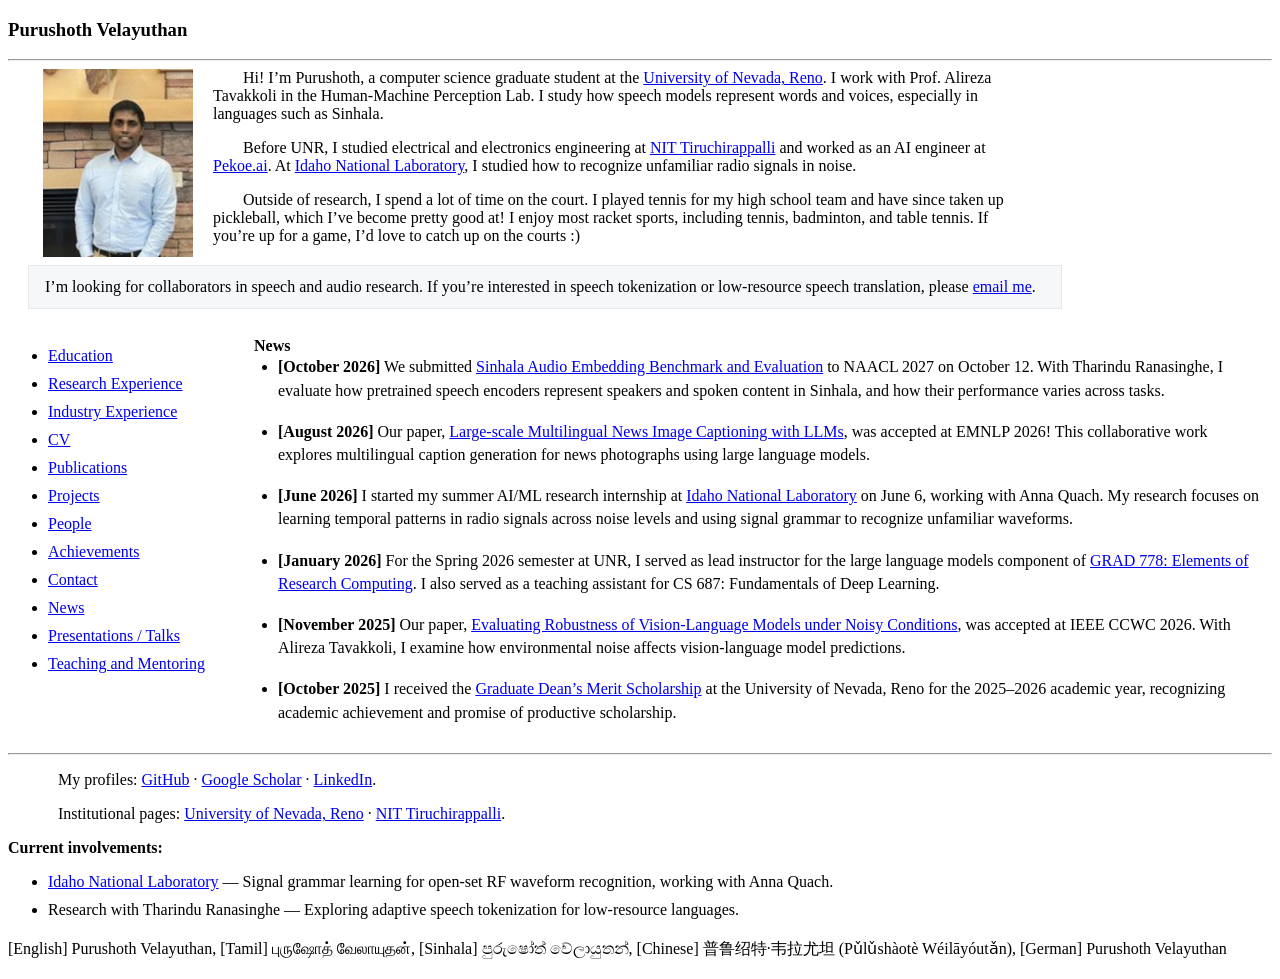
==== commit 1a60b2d0: "Expand consistent dated news and personalize research profile" ====
--- a/index.html
+++ b/index.html
@@ -1,4 +1,9 @@
 <!doctype html>
-<html lang="en"><head><meta charset="utf-8"><meta name="viewport" content="width=device-width, initial-scale=1"><title>Purushoth Velayuthan | Purushoth Velayuthan</title><link rel="stylesheet" href="academic.css"><link rel="icon" href="assets/img/favicon.svg"></head><body><main><h3>Purushoth Velayuthan</h3><hr><div class="intro" id="about"><a href="assets/img/profile.jpg"><img class="photo" src="assets/img/profile.jpg" alt="Purushoth Velayuthan"></a><p>Hi! I’m Purushoth, a computer science graduate student at the <a href="https://www.unr.edu/">University of Nevada, Reno</a>. I work with Prof. Alireza Tavakkoli in the Human-Machine Perception Lab. I study how speech models represent words and voices, especially in languages such as Sinhala.</p><p>Before UNR, I studied electrical and electronics engineering at <a href="https://www.nitt.edu/">NIT Tiruchirappalli</a> and worked as an AI engineer at <a href="https://www.pekoe.ai/">Pekoe.ai</a>. At <a href="https://inl.gov/">Idaho National Laboratory</a>, I studied how to recognize unfamiliar radio signals in noise.</p><p class="collaboration">I’m looking for collaborators in speech and audio research. If you’re interested in speech tokenization or low-resource speech translation, please <a href="mailto:vpurushoth97@gmail.com">email me</a>.</p></div>
-<div class="columns"><nav aria-label="Site directory"><ul><li><a href="education.html">Education</a></li><li><a href="research.html">Research Experience</a></li><li><a href="industry.html">Industry Experience</a></li><li><a href="assets/cv.pdf">CV</a></li><li><a href="publications.html">Publications</a></li><li><a href="projects.html">Projects</a></li><li><a href="people.html">People</a></li><li><a href="achievements.html">Achievements</a></li><li><a href="contact.html">Contact</a></li><li><a href="#news">News</a></li><li><a href="talks.html">Presentations / Talks</a></li><li><a href="teaching.html">Teaching and Mentoring</a></li></ul></nav><section id="news" aria-labelledby="news-heading"><h4 id="news-heading">News</h4><div class="news-scroll" role="region" aria-label="Scrollable news" tabindex="0"><ul><li><strong><time datetime="2026-10-12">October 12, 2026</time></strong> — Submitted our <a href="publications.html#sinaeb">Sinhala Audio Embedding Benchmark</a> to NAACL 2027.</li><li><strong><time datetime="2026-08">August 2026</time></strong> — Our paper on <a href="publications.html#captioning">multilingual news image captioning</a> was accepted at EMNLP 2026.</li><li><strong><time datetime="2026-06-06">June 6, 2026</time></strong> — Started my summer internship at <a href="https://inl.gov/">Idaho National Laboratory</a>, working on RF signal recognition.</li><li><strong>Spring 2026</strong> — Taught large language models in <a href="teaching.html">Elements of Research Computing</a> at UNR.</li><li><strong><time datetime="2025-11">November 2025</time></strong> — Our paper on <a href="publications.html">vision-language models under noisy conditions</a> was accepted at IEEE CCWC 2026.</li><li><strong><time datetime="2025-10">October 2025</time></strong> — Received UNR’s <a href="achievements.html">Graduate Dean’s Merit Scholarship</a> for 2025–2026.</li><li><strong><time datetime="2025-09">September 2025</time></strong> — Started the audio AI agent project for UNR’s nursing school, supporting EHR documentation and nursing evaluations.</li></ul></div></section></div>
-<hr><p>My profiles: <a href="https://github.com/vpurushoth18">GitHub</a> · <a href="https://scholar.google.com/citations?user=JB6h1gUAAAAJ&amp;hl=en">Google Scholar</a> · <a href="https://www.linkedin.com/in/purushoth-velayuthan-1437411a0/">LinkedIn</a>.</p><p>Institutional pages: <a href="https://www.unr.edu/">University of Nevada, Reno</a> · <a href="https://www.nitt.edu/">NIT Tiruchirappalli</a>.</p><b>Current involvements</b><ul><li>Graduate research assistant, Human-Machine Perception Lab, University of Nevada, Reno.</li><li>Speech representation learning for Sinhala with Tharindu Ranasinghe.</li></ul></main></body></html>+<html lang="en"><head><meta charset="utf-8"><meta name="viewport" content="width=device-width, initial-scale=1"><title>Purushoth Velayuthan</title><link rel="stylesheet" href="academic.css"><link rel="icon" href="assets/img/favicon.svg"></head><body><main><h3>Purushoth Velayuthan</h3><hr><div class="intro" id="about"><a href="assets/img/profile.jpg"><img class="photo" src="assets/img/profile.jpg" alt="Purushoth Velayuthan"></a><p>Hi! I’m Purushoth, a computer science graduate student at the <a href="https://www.unr.edu/">University of Nevada, Reno</a>. I work with Prof. Alireza Tavakkoli in the Human-Machine Perception Lab. I study how speech models represent words and voices, especially in languages such as Sinhala.</p><p>Before UNR, I studied electrical and electronics engineering at <a href="https://www.nitt.edu/">NIT Tiruchirappalli</a> and worked as an AI engineer at <a href="https://www.pekoe.ai/">Pekoe.ai</a>. At <a href="https://inl.gov/">Idaho National Laboratory</a>, I studied how to recognize unfamiliar radio signals in noise.</p><p>Outside of research, I spend a lot of time on the court. I played tennis for my high school team and have since taken up pickleball, which I’ve become pretty good at! I enjoy most racket sports, including tennis, badminton, and table tennis. If you’re up for a game, I’d love to catch up on the courts :)</p><p class="collaboration">I’m looking for collaborators in speech and audio research. If you’re interested in speech tokenization or low-resource speech translation, please <a href="mailto:vpurushoth97@gmail.com">email me</a>.</p></div>
+<div class="columns"><nav aria-label="Site directory"><ul><li><a href="education.html">Education</a></li><li><a href="research.html">Research Experience</a></li><li><a href="industry.html">Industry Experience</a></li><li><a href="assets/cv.pdf">CV</a></li><li><a href="publications.html">Publications</a></li><li><a href="projects.html">Projects</a></li><li><a href="people.html">People</a></li><li><a href="achievements.html">Achievements</a></li><li><a href="contact.html">Contact</a></li><li><a href="#news">News</a></li><li><a href="talks.html">Presentations / Talks</a></li><li><a href="teaching.html">Teaching and Mentoring</a></li></ul></nav><section id="news" aria-labelledby="news-heading"><h4 id="news-heading">News</h4><div class="news-scroll" role="region" aria-label="Scrollable news" tabindex="0"><ul><li><time datetime="2026-10">[October 2026]</time> We submitted <a href="publications.html#sinaeb">Sinhala Audio Embedding Benchmark and Evaluation</a> to NAACL 2027 on October 12. With Tharindu Ranasinghe, I evaluate how pretrained speech encoders represent speakers and spoken content in Sinhala, and how their performance varies across tasks.</li><li><time datetime="2026-08">[August 2026]</time> Our paper, <a href="publications.html#captioning">Large-scale Multilingual News Image Captioning with LLMs</a>, was accepted at EMNLP 2026! This collaborative work explores multilingual caption generation for news photographs using large language models.</li><li><time datetime="2026-06">[June 2026]</time> I started my summer AI/ML research internship at <a href="https://inl.gov/">Idaho National Laboratory</a> on June 6, working with Anna Quach. My research focuses on learning temporal patterns in radio signals across noise levels and using signal grammar to recognize unfamiliar waveforms.</li><li><time datetime="2026-01">[January 2026]</time> For the Spring 2026 semester at UNR, I served as lead instructor for the large language models component of <a href="teaching.html">GRAD 778: Elements of Research Computing</a>. I also served as a teaching assistant for CS 687: Fundamentals of Deep Learning.</li><li><time datetime="2025-11">[November 2025]</time> Our paper, <a href="https://arxiv.org/abs/2509.12492">Evaluating Robustness of Vision-Language Models under Noisy Conditions</a>, was accepted at IEEE CCWC 2026. With Alireza Tavakkoli, I examine how environmental noise affects vision-language model predictions.</li><li><time datetime="2025-10">[October 2025]</time> I received the <a href="achievements.html">Graduate Dean’s Merit Scholarship</a> at the University of Nevada, Reno for the 2025–2026 academic year, recognizing academic achievement and promise of productive scholarship.</li><li><time datetime="2025-09">[September 2025]</time> I began working on audio AI agents for UNR’s nursing school through the <a href="research.html">Human-Machine Perception Lab</a>. The project supports nursing and clinical assistance, including automated electronic health record documentation and nursing evaluations.</li></ul></div></section></div>
+<hr><p>My profiles: <a href="https://github.com/vpurushoth18">GitHub</a> · <a href="https://scholar.google.com/citations?user=JB6h1gUAAAAJ&amp;hl=en">Google Scholar</a> · <a href="https://www.linkedin.com/in/purushoth-velayuthan-1437411a0/">LinkedIn</a>.</p><p>Institutional pages: <a href="https://www.unr.edu/">University of Nevada, Reno</a> · <a href="https://www.nitt.edu/">NIT Tiruchirappalli</a>.</p><b>Current involvements:</b><ul>
+<li><a href="https://inl.gov/">Idaho National Laboratory</a> — Signal grammar learning for open-set RF waveform recognition, working with Anna Quach.</li>
+<li>Research with Tharindu Ranasinghe — Exploring adaptive speech tokenization for low-resource languages.</li>
+</ul>
+<p class="name-languages"><span lang="en">[English] Purushoth Velayuthan</span>, <span lang="ta">[Tamil] புருஷோத் வேலாயுதன்</span>, <span lang="si">[Sinhala] පුරුෂෝත් වේලායුතන්</span>, <span lang="zh">[Chinese] 普鲁绍特·韦拉尤坦</span> <span lang="zh-Latn">(Pǔlǔshàotè Wéilāyóutǎn)</span>, <span lang="de">[German] Purushoth Velayuthan</span></p>
+</main></body></html>
--- a/academic.css
+++ b/academic.css
@@ -2,13 +2,20 @@
 a:hover,a:focus-visible{background:#aaf}li{margin-block:10px}
 .intro{display:flow-root}.intro p:first-of-type{margin-top:0}
 .photo{float:left;width:150px;height:188px;margin:0 20px 8px 35px;object-fit:cover;object-view-box:inset(31% 16% 38% 36%)}
-.columns{display:grid;grid-template-columns:minmax(180px,25%) 1fr;max-width:1100px;gap:1rem;margin-top:12px}
+.columns{display:grid;grid-template-columns:230px minmax(0,1fr);width:100%;gap:1rem;margin-top:12px}
 .columns nav ul{margin-top:0}.columns h4{margin:0}.details{max-width:1000px}.details dt{font-weight:bold}.details dd{margin-bottom:.75em}
 @media(min-width:800px){p{margin-left:20px;text-indent:30px;max-width:1000px}ul,ol{max-width:1000px}}
 @media(max-width:580px){.columns{grid-template-columns:1fr}.photo{width:100px;height:125px;margin-left:0;margin-right:12px}}
 
 .collaboration{clear:both;background:#f6f7f8;border:1px solid #e6e8eb;padding:12px 16px;text-indent:0}
-.news-scroll{max-height:340px;overflow-y:auto;padding-right:12px;scrollbar-width:thin;scrollbar-color:#bbc1c8 #f5f5f5}
+.news-scroll{height:390px;overflow-y:scroll;padding-right:12px;scrollbar-width:thin;scrollbar-color:#bbc1c8 #f5f5f5}
 .news-scroll:focus-visible{outline:2px solid #657b9a;outline-offset:3px}
 .news-scroll ul{margin-top:0}.news-scroll li:first-child{margin-top:0}
 .news-scroll::-webkit-scrollbar{width:7px}.news-scroll::-webkit-scrollbar-track{background:#f5f5f5}.news-scroll::-webkit-scrollbar-thumb{background:#bbc1c8;border-radius:6px}
+
+#news{min-width:0}
+.news-scroll ul{max-width:none;padding-left:24px;line-height:1.45}
+.news-scroll li{margin-bottom:18px}
+.news-scroll time{font-weight:bold;white-space:nowrap}
+.name-languages{max-width:none;text-indent:0;margin-left:0;line-height:1.7}
+@media(max-width:580px){.news-scroll{height:360px}.columns{grid-template-columns:1fr}}
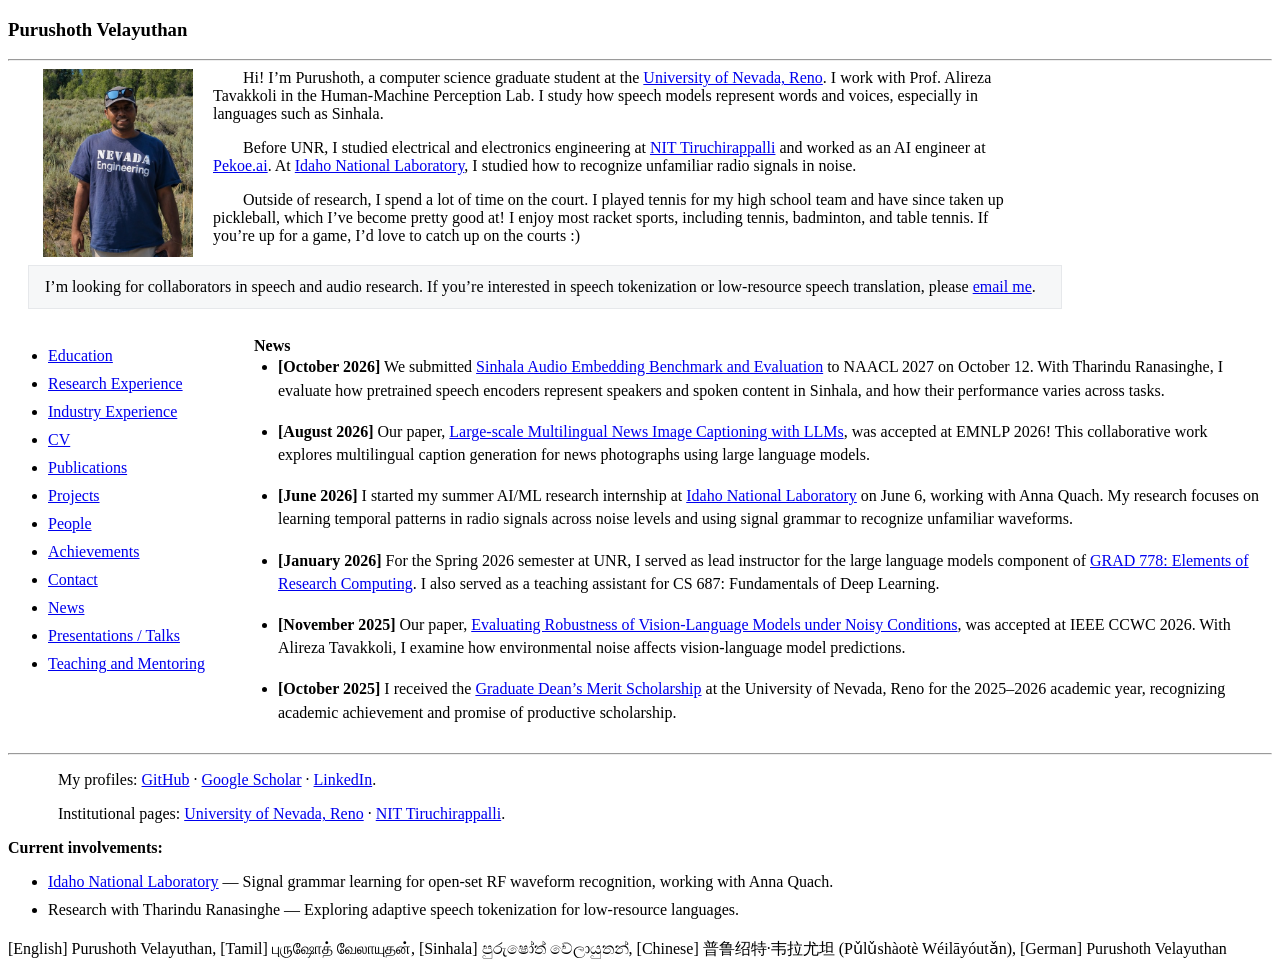
==== commit 4b4f321f: "Replace profile photograph with Grand Teton portrait" ====
--- a/index.html
+++ b/index.html
@@ -1,5 +1,5 @@
 <!doctype html>
-<html lang="en"><head><meta charset="utf-8"><meta name="viewport" content="width=device-width, initial-scale=1"><title>Purushoth Velayuthan</title><link rel="stylesheet" href="academic.css"><link rel="icon" href="assets/img/favicon.svg"></head><body><main><h3>Purushoth Velayuthan</h3><hr><div class="intro" id="about"><a href="assets/img/profile.jpg"><img class="photo" src="assets/img/profile.jpg" alt="Purushoth Velayuthan"></a><p>Hi! I’m Purushoth, a computer science graduate student at the <a href="https://www.unr.edu/">University of Nevada, Reno</a>. I work with Prof. Alireza Tavakkoli in the Human-Machine Perception Lab. I study how speech models represent words and voices, especially in languages such as Sinhala.</p><p>Before UNR, I studied electrical and electronics engineering at <a href="https://www.nitt.edu/">NIT Tiruchirappalli</a> and worked as an AI engineer at <a href="https://www.pekoe.ai/">Pekoe.ai</a>. At <a href="https://inl.gov/">Idaho National Laboratory</a>, I studied how to recognize unfamiliar radio signals in noise.</p><p>Outside of research, I spend a lot of time on the court. I played tennis for my high school team and have since taken up pickleball, which I’ve become pretty good at! I enjoy most racket sports, including tennis, badminton, and table tennis. If you’re up for a game, I’d love to catch up on the courts :)</p><p class="collaboration">I’m looking for collaborators in speech and audio research. If you’re interested in speech tokenization or low-resource speech translation, please <a href="mailto:vpurushoth97@gmail.com">email me</a>.</p></div>
+<html lang="en"><head><meta charset="utf-8"><meta name="viewport" content="width=device-width, initial-scale=1"><title>Purushoth Velayuthan</title><link rel="stylesheet" href="academic.css"><link rel="icon" href="assets/img/favicon.svg"></head><body><main><h3>Purushoth Velayuthan</h3><hr><div class="intro" id="about"><a href="assets/img/profile-teton.jpg"><img class="photo" src="assets/img/profile-teton.jpg" alt="Purushoth Velayuthan"></a><p>Hi! I’m Purushoth, a computer science graduate student at the <a href="https://www.unr.edu/">University of Nevada, Reno</a>. I work with Prof. Alireza Tavakkoli in the Human-Machine Perception Lab. I study how speech models represent words and voices, especially in languages such as Sinhala.</p><p>Before UNR, I studied electrical and electronics engineering at <a href="https://www.nitt.edu/">NIT Tiruchirappalli</a> and worked as an AI engineer at <a href="https://www.pekoe.ai/">Pekoe.ai</a>. At <a href="https://inl.gov/">Idaho National Laboratory</a>, I studied how to recognize unfamiliar radio signals in noise.</p><p>Outside of research, I spend a lot of time on the court. I played tennis for my high school team and have since taken up pickleball, which I’ve become pretty good at! I enjoy most racket sports, including tennis, badminton, and table tennis. If you’re up for a game, I’d love to catch up on the courts :)</p><p class="collaboration">I’m looking for collaborators in speech and audio research. If you’re interested in speech tokenization or low-resource speech translation, please <a href="mailto:vpurushoth97@gmail.com">email me</a>.</p></div>
 <div class="columns"><nav aria-label="Site directory"><ul><li><a href="education.html">Education</a></li><li><a href="research.html">Research Experience</a></li><li><a href="industry.html">Industry Experience</a></li><li><a href="assets/cv.pdf">CV</a></li><li><a href="publications.html">Publications</a></li><li><a href="projects.html">Projects</a></li><li><a href="people.html">People</a></li><li><a href="achievements.html">Achievements</a></li><li><a href="contact.html">Contact</a></li><li><a href="#news">News</a></li><li><a href="talks.html">Presentations / Talks</a></li><li><a href="teaching.html">Teaching and Mentoring</a></li></ul></nav><section id="news" aria-labelledby="news-heading"><h4 id="news-heading">News</h4><div class="news-scroll" role="region" aria-label="Scrollable news" tabindex="0"><ul><li><time datetime="2026-10">[October 2026]</time> We submitted <a href="publications.html#sinaeb">Sinhala Audio Embedding Benchmark and Evaluation</a> to NAACL 2027 on October 12. With Tharindu Ranasinghe, I evaluate how pretrained speech encoders represent speakers and spoken content in Sinhala, and how their performance varies across tasks.</li><li><time datetime="2026-08">[August 2026]</time> Our paper, <a href="publications.html#captioning">Large-scale Multilingual News Image Captioning with LLMs</a>, was accepted at EMNLP 2026! This collaborative work explores multilingual caption generation for news photographs using large language models.</li><li><time datetime="2026-06">[June 2026]</time> I started my summer AI/ML research internship at <a href="https://inl.gov/">Idaho National Laboratory</a> on June 6, working with Anna Quach. My research focuses on learning temporal patterns in radio signals across noise levels and using signal grammar to recognize unfamiliar waveforms.</li><li><time datetime="2026-01">[January 2026]</time> For the Spring 2026 semester at UNR, I served as lead instructor for the large language models component of <a href="teaching.html">GRAD 778: Elements of Research Computing</a>. I also served as a teaching assistant for CS 687: Fundamentals of Deep Learning.</li><li><time datetime="2025-11">[November 2025]</time> Our paper, <a href="https://arxiv.org/abs/2509.12492">Evaluating Robustness of Vision-Language Models under Noisy Conditions</a>, was accepted at IEEE CCWC 2026. With Alireza Tavakkoli, I examine how environmental noise affects vision-language model predictions.</li><li><time datetime="2025-10">[October 2025]</time> I received the <a href="achievements.html">Graduate Dean’s Merit Scholarship</a> at the University of Nevada, Reno for the 2025–2026 academic year, recognizing academic achievement and promise of productive scholarship.</li><li><time datetime="2025-09">[September 2025]</time> I began working on audio AI agents for UNR’s nursing school through the <a href="research.html">Human-Machine Perception Lab</a>. The project supports nursing and clinical assistance, including automated electronic health record documentation and nursing evaluations.</li></ul></div></section></div>
 <hr><p>My profiles: <a href="https://github.com/vpurushoth18">GitHub</a> · <a href="https://scholar.google.com/citations?user=JB6h1gUAAAAJ&amp;hl=en">Google Scholar</a> · <a href="https://www.linkedin.com/in/purushoth-velayuthan-1437411a0/">LinkedIn</a>.</p><p>Institutional pages: <a href="https://www.unr.edu/">University of Nevada, Reno</a> · <a href="https://www.nitt.edu/">NIT Tiruchirappalli</a>.</p><b>Current involvements:</b><ul>
 <li><a href="https://inl.gov/">Idaho National Laboratory</a> — Signal grammar learning for open-set RF waveform recognition, working with Anna Quach.</li>
--- a/academic.css
+++ b/academic.css
@@ -1,7 +1,7 @@
 body{font-family:"Times New Roman",Times,serif;color:#000;background:#fff}
 a:hover,a:focus-visible{background:#aaf}li{margin-block:10px}
 .intro{display:flow-root}.intro p:first-of-type{margin-top:0}
-.photo{float:left;width:150px;height:188px;margin:0 20px 8px 35px;object-fit:cover;object-view-box:inset(31% 16% 38% 36%)}
+.photo{float:left;width:150px;height:188px;margin:0 20px 8px 35px;object-fit:cover;object-view-box:inset(42% 10% 22% 50%)}
 .columns{display:grid;grid-template-columns:230px minmax(0,1fr);width:100%;gap:1rem;margin-top:12px}
 .columns nav ul{margin-top:0}.columns h4{margin:0}.details{max-width:1000px}.details dt{font-weight:bold}.details dd{margin-bottom:.75em}
 @media(min-width:800px){p{margin-left:20px;text-indent:30px;max-width:1000px}ul,ol{max-width:1000px}}
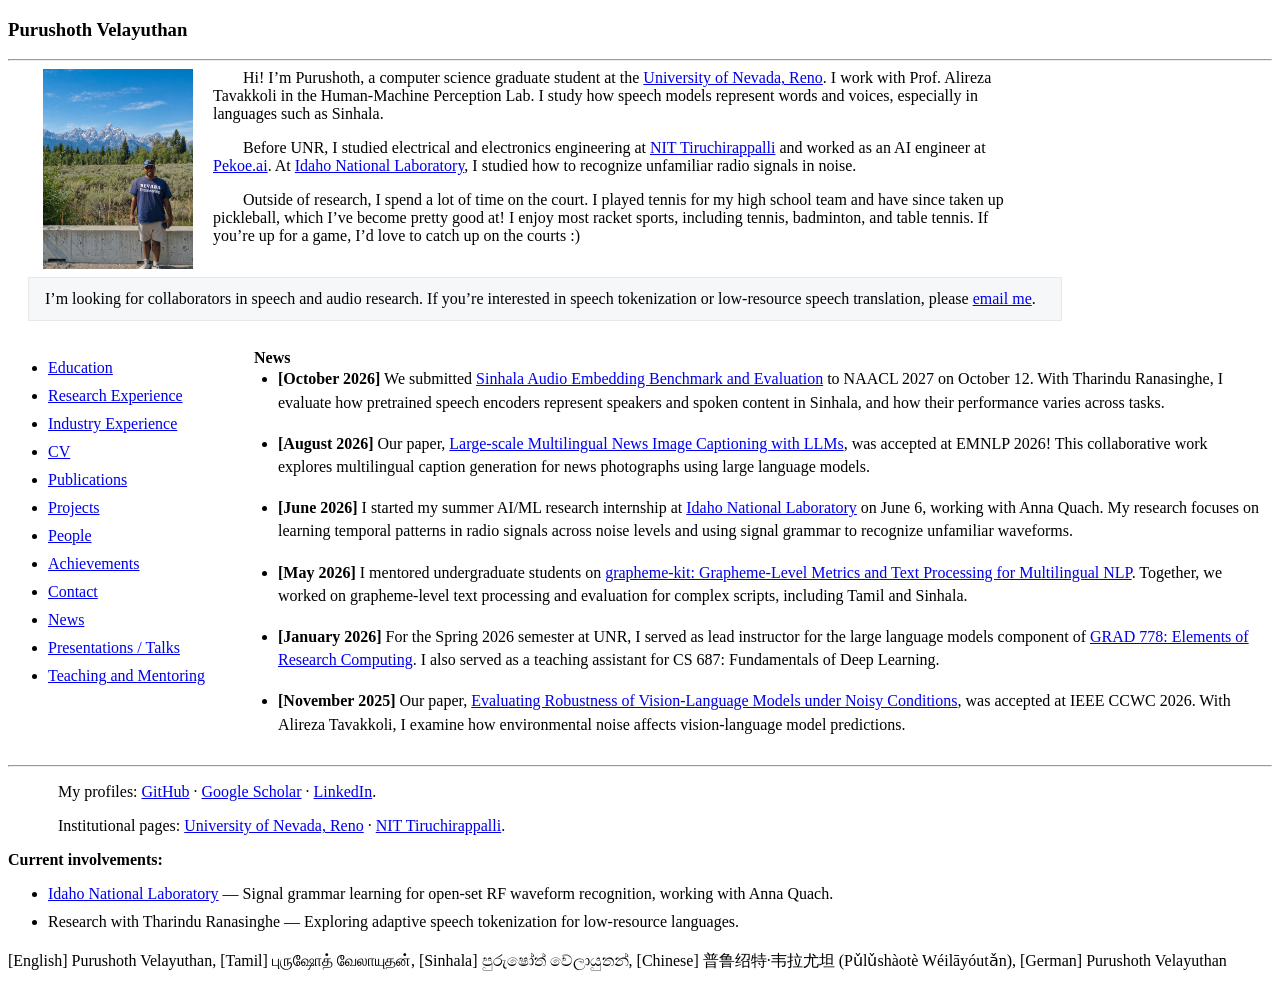
==== commit ce688cfe: "Add May 2026 undergraduate mentoring news for grapheme-kit" ====
--- a/index.html
+++ b/index.html
@@ -1,6 +1,6 @@
 <!doctype html>
 <html lang="en"><head><meta charset="utf-8"><meta name="viewport" content="width=device-width, initial-scale=1"><title>Purushoth Velayuthan</title><link rel="stylesheet" href="academic.css"><link rel="icon" href="assets/img/favicon.svg"></head><body><main><h3>Purushoth Velayuthan</h3><hr><div class="intro" id="about"><a href="assets/img/profile-teton.jpg"><img class="photo" src="assets/img/profile-teton.jpg" alt="Purushoth Velayuthan"></a><p>Hi! I’m Purushoth, a computer science graduate student at the <a href="https://www.unr.edu/">University of Nevada, Reno</a>. I work with Prof. Alireza Tavakkoli in the Human-Machine Perception Lab. I study how speech models represent words and voices, especially in languages such as Sinhala.</p><p>Before UNR, I studied electrical and electronics engineering at <a href="https://www.nitt.edu/">NIT Tiruchirappalli</a> and worked as an AI engineer at <a href="https://www.pekoe.ai/">Pekoe.ai</a>. At <a href="https://inl.gov/">Idaho National Laboratory</a>, I studied how to recognize unfamiliar radio signals in noise.</p><p>Outside of research, I spend a lot of time on the court. I played tennis for my high school team and have since taken up pickleball, which I’ve become pretty good at! I enjoy most racket sports, including tennis, badminton, and table tennis. If you’re up for a game, I’d love to catch up on the courts :)</p><p class="collaboration">I’m looking for collaborators in speech and audio research. If you’re interested in speech tokenization or low-resource speech translation, please <a href="mailto:vpurushoth97@gmail.com">email me</a>.</p></div>
-<div class="columns"><nav aria-label="Site directory"><ul><li><a href="education.html">Education</a></li><li><a href="research.html">Research Experience</a></li><li><a href="industry.html">Industry Experience</a></li><li><a href="assets/cv.pdf">CV</a></li><li><a href="publications.html">Publications</a></li><li><a href="projects.html">Projects</a></li><li><a href="people.html">People</a></li><li><a href="achievements.html">Achievements</a></li><li><a href="contact.html">Contact</a></li><li><a href="#news">News</a></li><li><a href="talks.html">Presentations / Talks</a></li><li><a href="teaching.html">Teaching and Mentoring</a></li></ul></nav><section id="news" aria-labelledby="news-heading"><h4 id="news-heading">News</h4><div class="news-scroll" role="region" aria-label="Scrollable news" tabindex="0"><ul><li><time datetime="2026-10">[October 2026]</time> We submitted <a href="publications.html#sinaeb">Sinhala Audio Embedding Benchmark and Evaluation</a> to NAACL 2027 on October 12. With Tharindu Ranasinghe, I evaluate how pretrained speech encoders represent speakers and spoken content in Sinhala, and how their performance varies across tasks.</li><li><time datetime="2026-08">[August 2026]</time> Our paper, <a href="publications.html#captioning">Large-scale Multilingual News Image Captioning with LLMs</a>, was accepted at EMNLP 2026! This collaborative work explores multilingual caption generation for news photographs using large language models.</li><li><time datetime="2026-06">[June 2026]</time> I started my summer AI/ML research internship at <a href="https://inl.gov/">Idaho National Laboratory</a> on June 6, working with Anna Quach. My research focuses on learning temporal patterns in radio signals across noise levels and using signal grammar to recognize unfamiliar waveforms.</li><li><time datetime="2026-01">[January 2026]</time> For the Spring 2026 semester at UNR, I served as lead instructor for the large language models component of <a href="teaching.html">GRAD 778: Elements of Research Computing</a>. I also served as a teaching assistant for CS 687: Fundamentals of Deep Learning.</li><li><time datetime="2025-11">[November 2025]</time> Our paper, <a href="https://arxiv.org/abs/2509.12492">Evaluating Robustness of Vision-Language Models under Noisy Conditions</a>, was accepted at IEEE CCWC 2026. With Alireza Tavakkoli, I examine how environmental noise affects vision-language model predictions.</li><li><time datetime="2025-10">[October 2025]</time> I received the <a href="achievements.html">Graduate Dean’s Merit Scholarship</a> at the University of Nevada, Reno for the 2025–2026 academic year, recognizing academic achievement and promise of productive scholarship.</li><li><time datetime="2025-09">[September 2025]</time> I began working on audio AI agents for UNR’s nursing school through the <a href="research.html">Human-Machine Perception Lab</a>. The project supports nursing and clinical assistance, including automated electronic health record documentation and nursing evaluations.</li></ul></div></section></div>
+<div class="columns"><nav aria-label="Site directory"><ul><li><a href="education.html">Education</a></li><li><a href="research.html">Research Experience</a></li><li><a href="industry.html">Industry Experience</a></li><li><a href="assets/cv.pdf">CV</a></li><li><a href="publications.html">Publications</a></li><li><a href="projects.html">Projects</a></li><li><a href="people.html">People</a></li><li><a href="achievements.html">Achievements</a></li><li><a href="contact.html">Contact</a></li><li><a href="#news">News</a></li><li><a href="talks.html">Presentations / Talks</a></li><li><a href="teaching.html">Teaching and Mentoring</a></li></ul></nav><section id="news" aria-labelledby="news-heading"><h4 id="news-heading">News</h4><div class="news-scroll" role="region" aria-label="Scrollable news" tabindex="0"><ul><li><time datetime="2026-10">[October 2026]</time> We submitted <a href="publications.html#sinaeb">Sinhala Audio Embedding Benchmark and Evaluation</a> to NAACL 2027 on October 12. With Tharindu Ranasinghe, I evaluate how pretrained speech encoders represent speakers and spoken content in Sinhala, and how their performance varies across tasks.</li><li><time datetime="2026-08">[August 2026]</time> Our paper, <a href="publications.html#captioning">Large-scale Multilingual News Image Captioning with LLMs</a>, was accepted at EMNLP 2026! This collaborative work explores multilingual caption generation for news photographs using large language models.</li><li><time datetime="2026-06">[June 2026]</time> I started my summer AI/ML research internship at <a href="https://inl.gov/">Idaho National Laboratory</a> on June 6, working with Anna Quach. My research focuses on learning temporal patterns in radio signals across noise levels and using signal grammar to recognize unfamiliar waveforms.</li><li><time datetime="2026-05">[May 2026]</time> I mentored undergraduate students on <a href="https://arxiv.org/pdf/2607.22456">grapheme-kit: Grapheme-Level Metrics and Text Processing for Multilingual NLP</a>. Together, we worked on grapheme-level text processing and evaluation for complex scripts, including Tamil and Sinhala.</li><li><time datetime="2026-01">[January 2026]</time> For the Spring 2026 semester at UNR, I served as lead instructor for the large language models component of <a href="teaching.html">GRAD 778: Elements of Research Computing</a>. I also served as a teaching assistant for CS 687: Fundamentals of Deep Learning.</li><li><time datetime="2025-11">[November 2025]</time> Our paper, <a href="https://arxiv.org/abs/2509.12492">Evaluating Robustness of Vision-Language Models under Noisy Conditions</a>, was accepted at IEEE CCWC 2026. With Alireza Tavakkoli, I examine how environmental noise affects vision-language model predictions.</li><li><time datetime="2025-10">[October 2025]</time> I received the <a href="achievements.html">Graduate Dean’s Merit Scholarship</a> at the University of Nevada, Reno for the 2025–2026 academic year, recognizing academic achievement and promise of productive scholarship.</li><li><time datetime="2025-09">[September 2025]</time> I began working on audio AI agents for UNR’s nursing school through the <a href="research.html">Human-Machine Perception Lab</a>. The project supports nursing and clinical assistance, including automated electronic health record documentation and nursing evaluations.</li></ul></div></section></div>
 <hr><p>My profiles: <a href="https://github.com/vpurushoth18">GitHub</a> · <a href="https://scholar.google.com/citations?user=JB6h1gUAAAAJ&amp;hl=en">Google Scholar</a> · <a href="https://www.linkedin.com/in/purushoth-velayuthan-1437411a0/">LinkedIn</a>.</p><p>Institutional pages: <a href="https://www.unr.edu/">University of Nevada, Reno</a> · <a href="https://www.nitt.edu/">NIT Tiruchirappalli</a>.</p><b>Current involvements:</b><ul>
 <li><a href="https://inl.gov/">Idaho National Laboratory</a> — Signal grammar learning for open-set RF waveform recognition, working with Anna Quach.</li>
 <li>Research with Tharindu Ranasinghe — Exploring adaptive speech tokenization for low-resource languages.</li>
--- a/academic.css
+++ b/academic.css
@@ -1,11 +1,11 @@
 body{font-family:"Times New Roman",Times,serif;color:#000;background:#fff}
 a:hover,a:focus-visible{background:#aaf}li{margin-block:10px}
 .intro{display:flow-root}.intro p:first-of-type{margin-top:0}
-.photo{float:left;width:150px;height:188px;margin:0 20px 8px 35px;object-fit:cover;object-view-box:inset(42% 10% 22% 50%)}
+.photo{float:left;width:150px;height:auto;margin:0 20px 8px 35px}
 .columns{display:grid;grid-template-columns:230px minmax(0,1fr);width:100%;gap:1rem;margin-top:12px}
 .columns nav ul{margin-top:0}.columns h4{margin:0}.details{max-width:1000px}.details dt{font-weight:bold}.details dd{margin-bottom:.75em}
 @media(min-width:800px){p{margin-left:20px;text-indent:30px;max-width:1000px}ul,ol{max-width:1000px}}
-@media(max-width:580px){.columns{grid-template-columns:1fr}.photo{width:100px;height:125px;margin-left:0;margin-right:12px}}
+@media(max-width:580px){.columns{grid-template-columns:1fr}.photo{width:100px;height:auto;margin-left:0;margin-right:12px}}
 
 .collaboration{clear:both;background:#f6f7f8;border:1px solid #e6e8eb;padding:12px 16px;text-indent:0}
 .news-scroll{height:390px;overflow-y:scroll;padding-right:12px;scrollbar-width:thin;scrollbar-color:#bbc1c8 #f5f5f5}
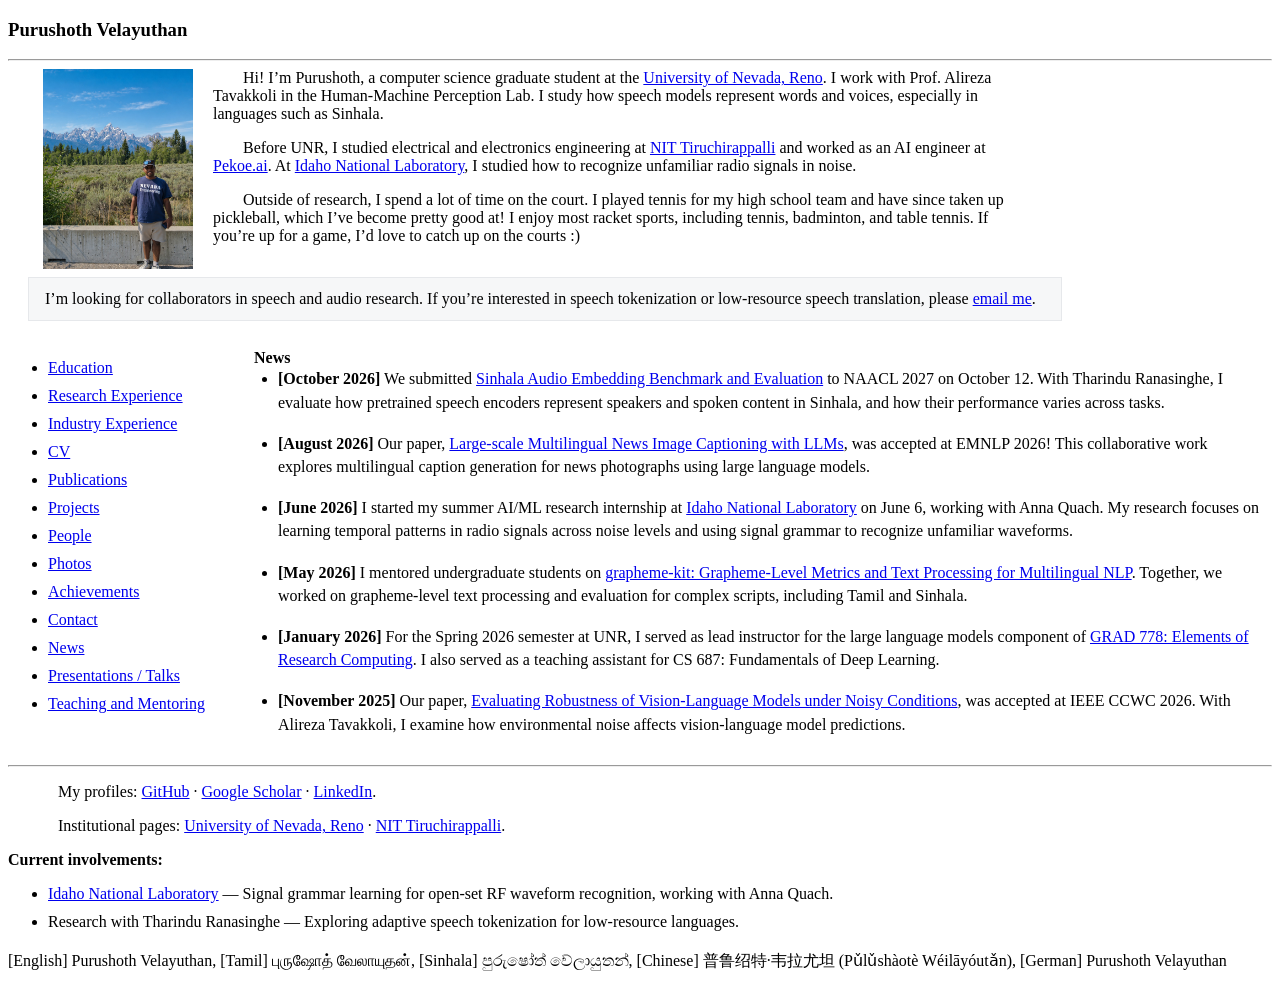
==== commit 46f0e7d4: "Add curated outside-INL photo gallery" ====
--- a/index.html
+++ b/index.html
@@ -1,6 +1,6 @@
 <!doctype html>
 <html lang="en"><head><meta charset="utf-8"><meta name="viewport" content="width=device-width, initial-scale=1"><title>Purushoth Velayuthan</title><link rel="stylesheet" href="academic.css"><link rel="icon" href="assets/img/favicon.svg"></head><body><main><h3>Purushoth Velayuthan</h3><hr><div class="intro" id="about"><a href="assets/img/profile-teton.jpg"><img class="photo" src="assets/img/profile-teton.jpg" alt="Purushoth Velayuthan"></a><p>Hi! I’m Purushoth, a computer science graduate student at the <a href="https://www.unr.edu/">University of Nevada, Reno</a>. I work with Prof. Alireza Tavakkoli in the Human-Machine Perception Lab. I study how speech models represent words and voices, especially in languages such as Sinhala.</p><p>Before UNR, I studied electrical and electronics engineering at <a href="https://www.nitt.edu/">NIT Tiruchirappalli</a> and worked as an AI engineer at <a href="https://www.pekoe.ai/">Pekoe.ai</a>. At <a href="https://inl.gov/">Idaho National Laboratory</a>, I studied how to recognize unfamiliar radio signals in noise.</p><p>Outside of research, I spend a lot of time on the court. I played tennis for my high school team and have since taken up pickleball, which I’ve become pretty good at! I enjoy most racket sports, including tennis, badminton, and table tennis. If you’re up for a game, I’d love to catch up on the courts :)</p><p class="collaboration">I’m looking for collaborators in speech and audio research. If you’re interested in speech tokenization or low-resource speech translation, please <a href="mailto:vpurushoth97@gmail.com">email me</a>.</p></div>
-<div class="columns"><nav aria-label="Site directory"><ul><li><a href="education.html">Education</a></li><li><a href="research.html">Research Experience</a></li><li><a href="industry.html">Industry Experience</a></li><li><a href="assets/cv.pdf">CV</a></li><li><a href="publications.html">Publications</a></li><li><a href="projects.html">Projects</a></li><li><a href="people.html">People</a></li><li><a href="achievements.html">Achievements</a></li><li><a href="contact.html">Contact</a></li><li><a href="#news">News</a></li><li><a href="talks.html">Presentations / Talks</a></li><li><a href="teaching.html">Teaching and Mentoring</a></li></ul></nav><section id="news" aria-labelledby="news-heading"><h4 id="news-heading">News</h4><div class="news-scroll" role="region" aria-label="Scrollable news" tabindex="0"><ul><li><time datetime="2026-10">[October 2026]</time> We submitted <a href="publications.html#sinaeb">Sinhala Audio Embedding Benchmark and Evaluation</a> to NAACL 2027 on October 12. With Tharindu Ranasinghe, I evaluate how pretrained speech encoders represent speakers and spoken content in Sinhala, and how their performance varies across tasks.</li><li><time datetime="2026-08">[August 2026]</time> Our paper, <a href="publications.html#captioning">Large-scale Multilingual News Image Captioning with LLMs</a>, was accepted at EMNLP 2026! This collaborative work explores multilingual caption generation for news photographs using large language models.</li><li><time datetime="2026-06">[June 2026]</time> I started my summer AI/ML research internship at <a href="https://inl.gov/">Idaho National Laboratory</a> on June 6, working with Anna Quach. My research focuses on learning temporal patterns in radio signals across noise levels and using signal grammar to recognize unfamiliar waveforms.</li><li><time datetime="2026-05">[May 2026]</time> I mentored undergraduate students on <a href="https://arxiv.org/pdf/2607.22456">grapheme-kit: Grapheme-Level Metrics and Text Processing for Multilingual NLP</a>. Together, we worked on grapheme-level text processing and evaluation for complex scripts, including Tamil and Sinhala.</li><li><time datetime="2026-01">[January 2026]</time> For the Spring 2026 semester at UNR, I served as lead instructor for the large language models component of <a href="teaching.html">GRAD 778: Elements of Research Computing</a>. I also served as a teaching assistant for CS 687: Fundamentals of Deep Learning.</li><li><time datetime="2025-11">[November 2025]</time> Our paper, <a href="https://arxiv.org/abs/2509.12492">Evaluating Robustness of Vision-Language Models under Noisy Conditions</a>, was accepted at IEEE CCWC 2026. With Alireza Tavakkoli, I examine how environmental noise affects vision-language model predictions.</li><li><time datetime="2025-10">[October 2025]</time> I received the <a href="achievements.html">Graduate Dean’s Merit Scholarship</a> at the University of Nevada, Reno for the 2025–2026 academic year, recognizing academic achievement and promise of productive scholarship.</li><li><time datetime="2025-09">[September 2025]</time> I began working on audio AI agents for UNR’s nursing school through the <a href="research.html">Human-Machine Perception Lab</a>. The project supports nursing and clinical assistance, including automated electronic health record documentation and nursing evaluations.</li></ul></div></section></div>
+<div class="columns"><nav aria-label="Site directory"><ul><li><a href="education.html">Education</a></li><li><a href="research.html">Research Experience</a></li><li><a href="industry.html">Industry Experience</a></li><li><a href="assets/cv.pdf">CV</a></li><li><a href="publications.html">Publications</a></li><li><a href="projects.html">Projects</a></li><li><a href="people.html">People</a></li><li><a href="photos.html">Photos</a></li><li><a href="achievements.html">Achievements</a></li><li><a href="contact.html">Contact</a></li><li><a href="#news">News</a></li><li><a href="talks.html">Presentations / Talks</a></li><li><a href="teaching.html">Teaching and Mentoring</a></li></ul></nav><section id="news" aria-labelledby="news-heading"><h4 id="news-heading">News</h4><div class="news-scroll" role="region" aria-label="Scrollable news" tabindex="0"><ul><li><time datetime="2026-10">[October 2026]</time> We submitted <a href="publications.html#sinaeb">Sinhala Audio Embedding Benchmark and Evaluation</a> to NAACL 2027 on October 12. With Tharindu Ranasinghe, I evaluate how pretrained speech encoders represent speakers and spoken content in Sinhala, and how their performance varies across tasks.</li><li><time datetime="2026-08">[August 2026]</time> Our paper, <a href="publications.html#captioning">Large-scale Multilingual News Image Captioning with LLMs</a>, was accepted at EMNLP 2026! This collaborative work explores multilingual caption generation for news photographs using large language models.</li><li><time datetime="2026-06">[June 2026]</time> I started my summer AI/ML research internship at <a href="https://inl.gov/">Idaho National Laboratory</a> on June 6, working with Anna Quach. My research focuses on learning temporal patterns in radio signals across noise levels and using signal grammar to recognize unfamiliar waveforms.</li><li><time datetime="2026-05">[May 2026]</time> I mentored undergraduate students on <a href="https://arxiv.org/pdf/2607.22456">grapheme-kit: Grapheme-Level Metrics and Text Processing for Multilingual NLP</a>. Together, we worked on grapheme-level text processing and evaluation for complex scripts, including Tamil and Sinhala.</li><li><time datetime="2026-01">[January 2026]</time> For the Spring 2026 semester at UNR, I served as lead instructor for the large language models component of <a href="teaching.html">GRAD 778: Elements of Research Computing</a>. I also served as a teaching assistant for CS 687: Fundamentals of Deep Learning.</li><li><time datetime="2025-11">[November 2025]</time> Our paper, <a href="https://arxiv.org/abs/2509.12492">Evaluating Robustness of Vision-Language Models under Noisy Conditions</a>, was accepted at IEEE CCWC 2026. With Alireza Tavakkoli, I examine how environmental noise affects vision-language model predictions.</li><li><time datetime="2025-10">[October 2025]</time> I received the <a href="achievements.html">Graduate Dean’s Merit Scholarship</a> at the University of Nevada, Reno for the 2025–2026 academic year, recognizing academic achievement and promise of productive scholarship.</li><li><time datetime="2025-09">[September 2025]</time> I began working on audio AI agents for UNR’s nursing school through the <a href="research.html">Human-Machine Perception Lab</a>. The project supports nursing and clinical assistance, including automated electronic health record documentation and nursing evaluations.</li></ul></div></section></div>
 <hr><p>My profiles: <a href="https://github.com/vpurushoth18">GitHub</a> · <a href="https://scholar.google.com/citations?user=JB6h1gUAAAAJ&amp;hl=en">Google Scholar</a> · <a href="https://www.linkedin.com/in/purushoth-velayuthan-1437411a0/">LinkedIn</a>.</p><p>Institutional pages: <a href="https://www.unr.edu/">University of Nevada, Reno</a> · <a href="https://www.nitt.edu/">NIT Tiruchirappalli</a>.</p><b>Current involvements:</b><ul>
 <li><a href="https://inl.gov/">Idaho National Laboratory</a> — Signal grammar learning for open-set RF waveform recognition, working with Anna Quach.</li>
 <li>Research with Tharindu Ranasinghe — Exploring adaptive speech tokenization for low-resource languages.</li>
--- a/academic.css
+++ b/academic.css
@@ -19,3 +19,12 @@
 .news-scroll time{font-weight:bold;white-space:nowrap}
 .name-languages{max-width:none;text-indent:0;margin-left:0;line-height:1.7}
 @media(max-width:580px){.news-scroll{height:360px}.columns{grid-template-columns:1fr}}
+
+.photo-page{max-width:1050px;margin:0 auto;padding:0 12px}
+.gallery-intro,.gallery-back{margin-left:0;text-indent:0;max-width:none}
+.photo-gallery{display:grid;grid-template-columns:repeat(2,minmax(0,1fr));gap:24px 20px;margin:22px 0 32px}
+.photo-gallery figure{margin:0;min-width:0}
+.photo-gallery .gallery-featured{grid-column:1/-1}
+.photo-gallery img{display:block;width:100%;height:auto}
+.photo-gallery figcaption{margin-top:7px;color:#444;font-size:.95em}
+@media(max-width:580px){.photo-gallery{grid-template-columns:1fr;gap:22px}}
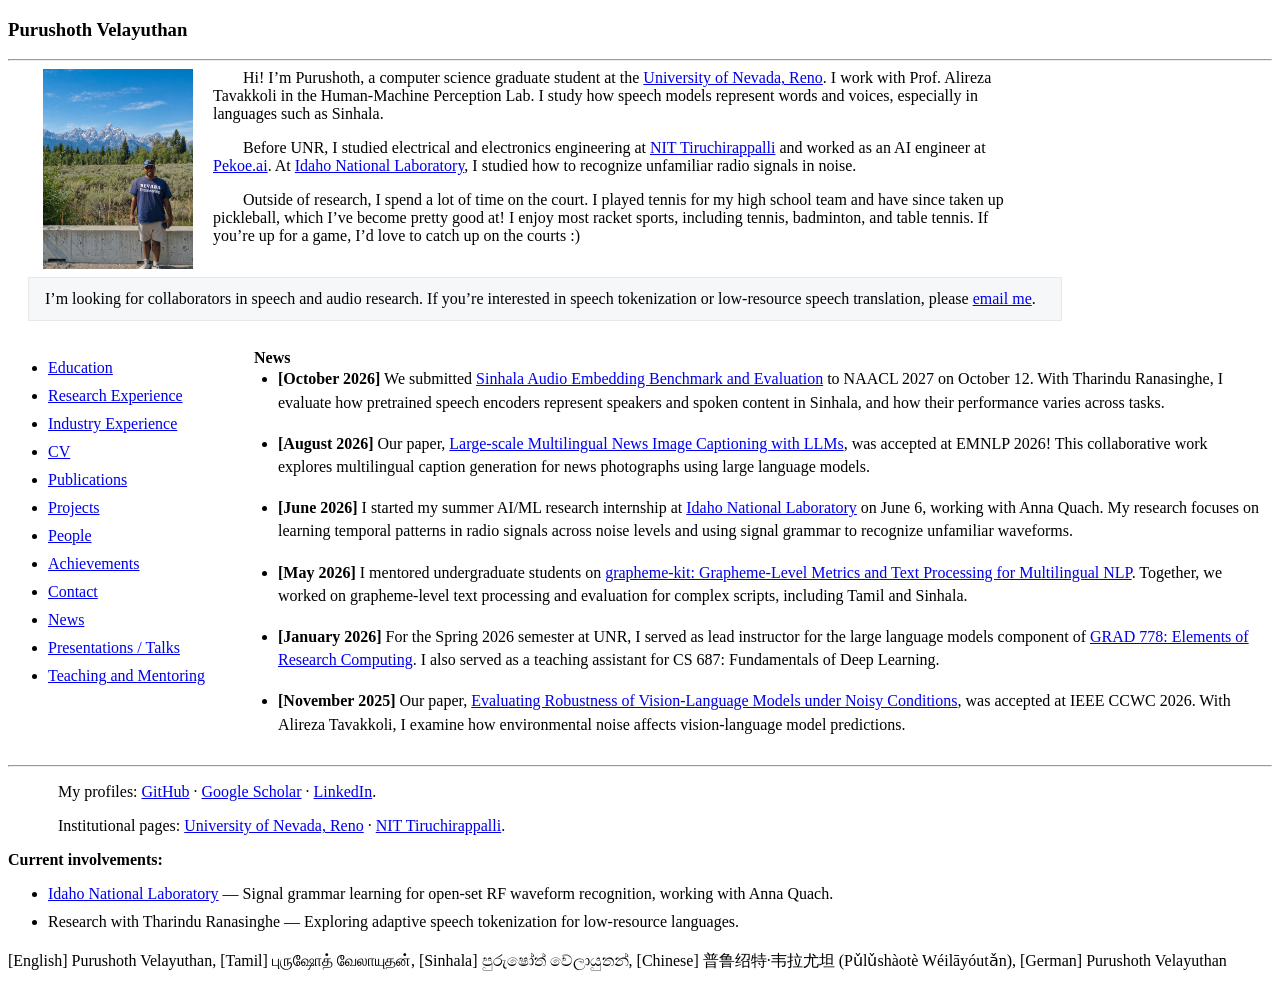
==== commit acd2b112: "Hide photo gallery from public site" ====
--- a/index.html
+++ b/index.html
@@ -1,6 +1,6 @@
 <!doctype html>
 <html lang="en"><head><meta charset="utf-8"><meta name="viewport" content="width=device-width, initial-scale=1"><title>Purushoth Velayuthan</title><link rel="stylesheet" href="academic.css"><link rel="icon" href="assets/img/favicon.svg"></head><body><main><h3>Purushoth Velayuthan</h3><hr><div class="intro" id="about"><a href="assets/img/profile-teton.jpg"><img class="photo" src="assets/img/profile-teton.jpg" alt="Purushoth Velayuthan"></a><p>Hi! I’m Purushoth, a computer science graduate student at the <a href="https://www.unr.edu/">University of Nevada, Reno</a>. I work with Prof. Alireza Tavakkoli in the Human-Machine Perception Lab. I study how speech models represent words and voices, especially in languages such as Sinhala.</p><p>Before UNR, I studied electrical and electronics engineering at <a href="https://www.nitt.edu/">NIT Tiruchirappalli</a> and worked as an AI engineer at <a href="https://www.pekoe.ai/">Pekoe.ai</a>. At <a href="https://inl.gov/">Idaho National Laboratory</a>, I studied how to recognize unfamiliar radio signals in noise.</p><p>Outside of research, I spend a lot of time on the court. I played tennis for my high school team and have since taken up pickleball, which I’ve become pretty good at! I enjoy most racket sports, including tennis, badminton, and table tennis. If you’re up for a game, I’d love to catch up on the courts :)</p><p class="collaboration">I’m looking for collaborators in speech and audio research. If you’re interested in speech tokenization or low-resource speech translation, please <a href="mailto:vpurushoth97@gmail.com">email me</a>.</p></div>
-<div class="columns"><nav aria-label="Site directory"><ul><li><a href="education.html">Education</a></li><li><a href="research.html">Research Experience</a></li><li><a href="industry.html">Industry Experience</a></li><li><a href="assets/cv.pdf">CV</a></li><li><a href="publications.html">Publications</a></li><li><a href="projects.html">Projects</a></li><li><a href="people.html">People</a></li><li><a href="photos.html">Photos</a></li><li><a href="achievements.html">Achievements</a></li><li><a href="contact.html">Contact</a></li><li><a href="#news">News</a></li><li><a href="talks.html">Presentations / Talks</a></li><li><a href="teaching.html">Teaching and Mentoring</a></li></ul></nav><section id="news" aria-labelledby="news-heading"><h4 id="news-heading">News</h4><div class="news-scroll" role="region" aria-label="Scrollable news" tabindex="0"><ul><li><time datetime="2026-10">[October 2026]</time> We submitted <a href="publications.html#sinaeb">Sinhala Audio Embedding Benchmark and Evaluation</a> to NAACL 2027 on October 12. With Tharindu Ranasinghe, I evaluate how pretrained speech encoders represent speakers and spoken content in Sinhala, and how their performance varies across tasks.</li><li><time datetime="2026-08">[August 2026]</time> Our paper, <a href="publications.html#captioning">Large-scale Multilingual News Image Captioning with LLMs</a>, was accepted at EMNLP 2026! This collaborative work explores multilingual caption generation for news photographs using large language models.</li><li><time datetime="2026-06">[June 2026]</time> I started my summer AI/ML research internship at <a href="https://inl.gov/">Idaho National Laboratory</a> on June 6, working with Anna Quach. My research focuses on learning temporal patterns in radio signals across noise levels and using signal grammar to recognize unfamiliar waveforms.</li><li><time datetime="2026-05">[May 2026]</time> I mentored undergraduate students on <a href="https://arxiv.org/pdf/2607.22456">grapheme-kit: Grapheme-Level Metrics and Text Processing for Multilingual NLP</a>. Together, we worked on grapheme-level text processing and evaluation for complex scripts, including Tamil and Sinhala.</li><li><time datetime="2026-01">[January 2026]</time> For the Spring 2026 semester at UNR, I served as lead instructor for the large language models component of <a href="teaching.html">GRAD 778: Elements of Research Computing</a>. I also served as a teaching assistant for CS 687: Fundamentals of Deep Learning.</li><li><time datetime="2025-11">[November 2025]</time> Our paper, <a href="https://arxiv.org/abs/2509.12492">Evaluating Robustness of Vision-Language Models under Noisy Conditions</a>, was accepted at IEEE CCWC 2026. With Alireza Tavakkoli, I examine how environmental noise affects vision-language model predictions.</li><li><time datetime="2025-10">[October 2025]</time> I received the <a href="achievements.html">Graduate Dean’s Merit Scholarship</a> at the University of Nevada, Reno for the 2025–2026 academic year, recognizing academic achievement and promise of productive scholarship.</li><li><time datetime="2025-09">[September 2025]</time> I began working on audio AI agents for UNR’s nursing school through the <a href="research.html">Human-Machine Perception Lab</a>. The project supports nursing and clinical assistance, including automated electronic health record documentation and nursing evaluations.</li></ul></div></section></div>
+<div class="columns"><nav aria-label="Site directory"><ul><li><a href="education.html">Education</a></li><li><a href="research.html">Research Experience</a></li><li><a href="industry.html">Industry Experience</a></li><li><a href="assets/cv.pdf">CV</a></li><li><a href="publications.html">Publications</a></li><li><a href="projects.html">Projects</a></li><li><a href="people.html">People</a></li><li><a href="achievements.html">Achievements</a></li><li><a href="contact.html">Contact</a></li><li><a href="#news">News</a></li><li><a href="talks.html">Presentations / Talks</a></li><li><a href="teaching.html">Teaching and Mentoring</a></li></ul></nav><section id="news" aria-labelledby="news-heading"><h4 id="news-heading">News</h4><div class="news-scroll" role="region" aria-label="Scrollable news" tabindex="0"><ul><li><time datetime="2026-10">[October 2026]</time> We submitted <a href="publications.html#sinaeb">Sinhala Audio Embedding Benchmark and Evaluation</a> to NAACL 2027 on October 12. With Tharindu Ranasinghe, I evaluate how pretrained speech encoders represent speakers and spoken content in Sinhala, and how their performance varies across tasks.</li><li><time datetime="2026-08">[August 2026]</time> Our paper, <a href="publications.html#captioning">Large-scale Multilingual News Image Captioning with LLMs</a>, was accepted at EMNLP 2026! This collaborative work explores multilingual caption generation for news photographs using large language models.</li><li><time datetime="2026-06">[June 2026]</time> I started my summer AI/ML research internship at <a href="https://inl.gov/">Idaho National Laboratory</a> on June 6, working with Anna Quach. My research focuses on learning temporal patterns in radio signals across noise levels and using signal grammar to recognize unfamiliar waveforms.</li><li><time datetime="2026-05">[May 2026]</time> I mentored undergraduate students on <a href="https://arxiv.org/pdf/2607.22456">grapheme-kit: Grapheme-Level Metrics and Text Processing for Multilingual NLP</a>. Together, we worked on grapheme-level text processing and evaluation for complex scripts, including Tamil and Sinhala.</li><li><time datetime="2026-01">[January 2026]</time> For the Spring 2026 semester at UNR, I served as lead instructor for the large language models component of <a href="teaching.html">GRAD 778: Elements of Research Computing</a>. I also served as a teaching assistant for CS 687: Fundamentals of Deep Learning.</li><li><time datetime="2025-11">[November 2025]</time> Our paper, <a href="https://arxiv.org/abs/2509.12492">Evaluating Robustness of Vision-Language Models under Noisy Conditions</a>, was accepted at IEEE CCWC 2026. With Alireza Tavakkoli, I examine how environmental noise affects vision-language model predictions.</li><li><time datetime="2025-10">[October 2025]</time> I received the <a href="achievements.html">Graduate Dean’s Merit Scholarship</a> at the University of Nevada, Reno for the 2025–2026 academic year, recognizing academic achievement and promise of productive scholarship.</li><li><time datetime="2025-09">[September 2025]</time> I began working on audio AI agents for UNR’s nursing school through the <a href="research.html">Human-Machine Perception Lab</a>. The project supports nursing and clinical assistance, including automated electronic health record documentation and nursing evaluations.</li></ul></div></section></div>
 <hr><p>My profiles: <a href="https://github.com/vpurushoth18">GitHub</a> · <a href="https://scholar.google.com/citations?user=JB6h1gUAAAAJ&amp;hl=en">Google Scholar</a> · <a href="https://www.linkedin.com/in/purushoth-velayuthan-1437411a0/">LinkedIn</a>.</p><p>Institutional pages: <a href="https://www.unr.edu/">University of Nevada, Reno</a> · <a href="https://www.nitt.edu/">NIT Tiruchirappalli</a>.</p><b>Current involvements:</b><ul>
 <li><a href="https://inl.gov/">Idaho National Laboratory</a> — Signal grammar learning for open-set RF waveform recognition, working with Anna Quach.</li>
 <li>Research with Tharindu Ranasinghe — Exploring adaptive speech tokenization for low-resource languages.</li>
--- a/academic.css
+++ b/academic.css
@@ -22,9 +22,8 @@
 
 .photo-page{max-width:1050px;margin:0 auto;padding:0 12px}
 .gallery-intro,.gallery-back{margin-left:0;text-indent:0;max-width:none}
-.photo-gallery{display:grid;grid-template-columns:repeat(2,minmax(0,1fr));gap:24px 20px;margin:22px 0 32px}
+.photo-gallery{display:grid;grid-template-columns:repeat(auto-fill,minmax(250px,1fr));gap:20px;max-width:980px;margin:18px 0 32px}
 .photo-gallery figure{margin:0;min-width:0}
-.photo-gallery .gallery-featured{grid-column:1/-1}
-.photo-gallery img{display:block;width:100%;height:auto}
+.photo-gallery img{display:block;width:100%;height:220px;object-fit:contain;background:#f7f7f7}
 .photo-gallery figcaption{margin-top:7px;color:#444;font-size:.95em}
-@media(max-width:580px){.photo-gallery{grid-template-columns:1fr;gap:22px}}
+@media(max-width:580px){.photo-gallery{grid-template-columns:repeat(auto-fill,minmax(160px,1fr));gap:16px}.photo-gallery img{height:170px}}
